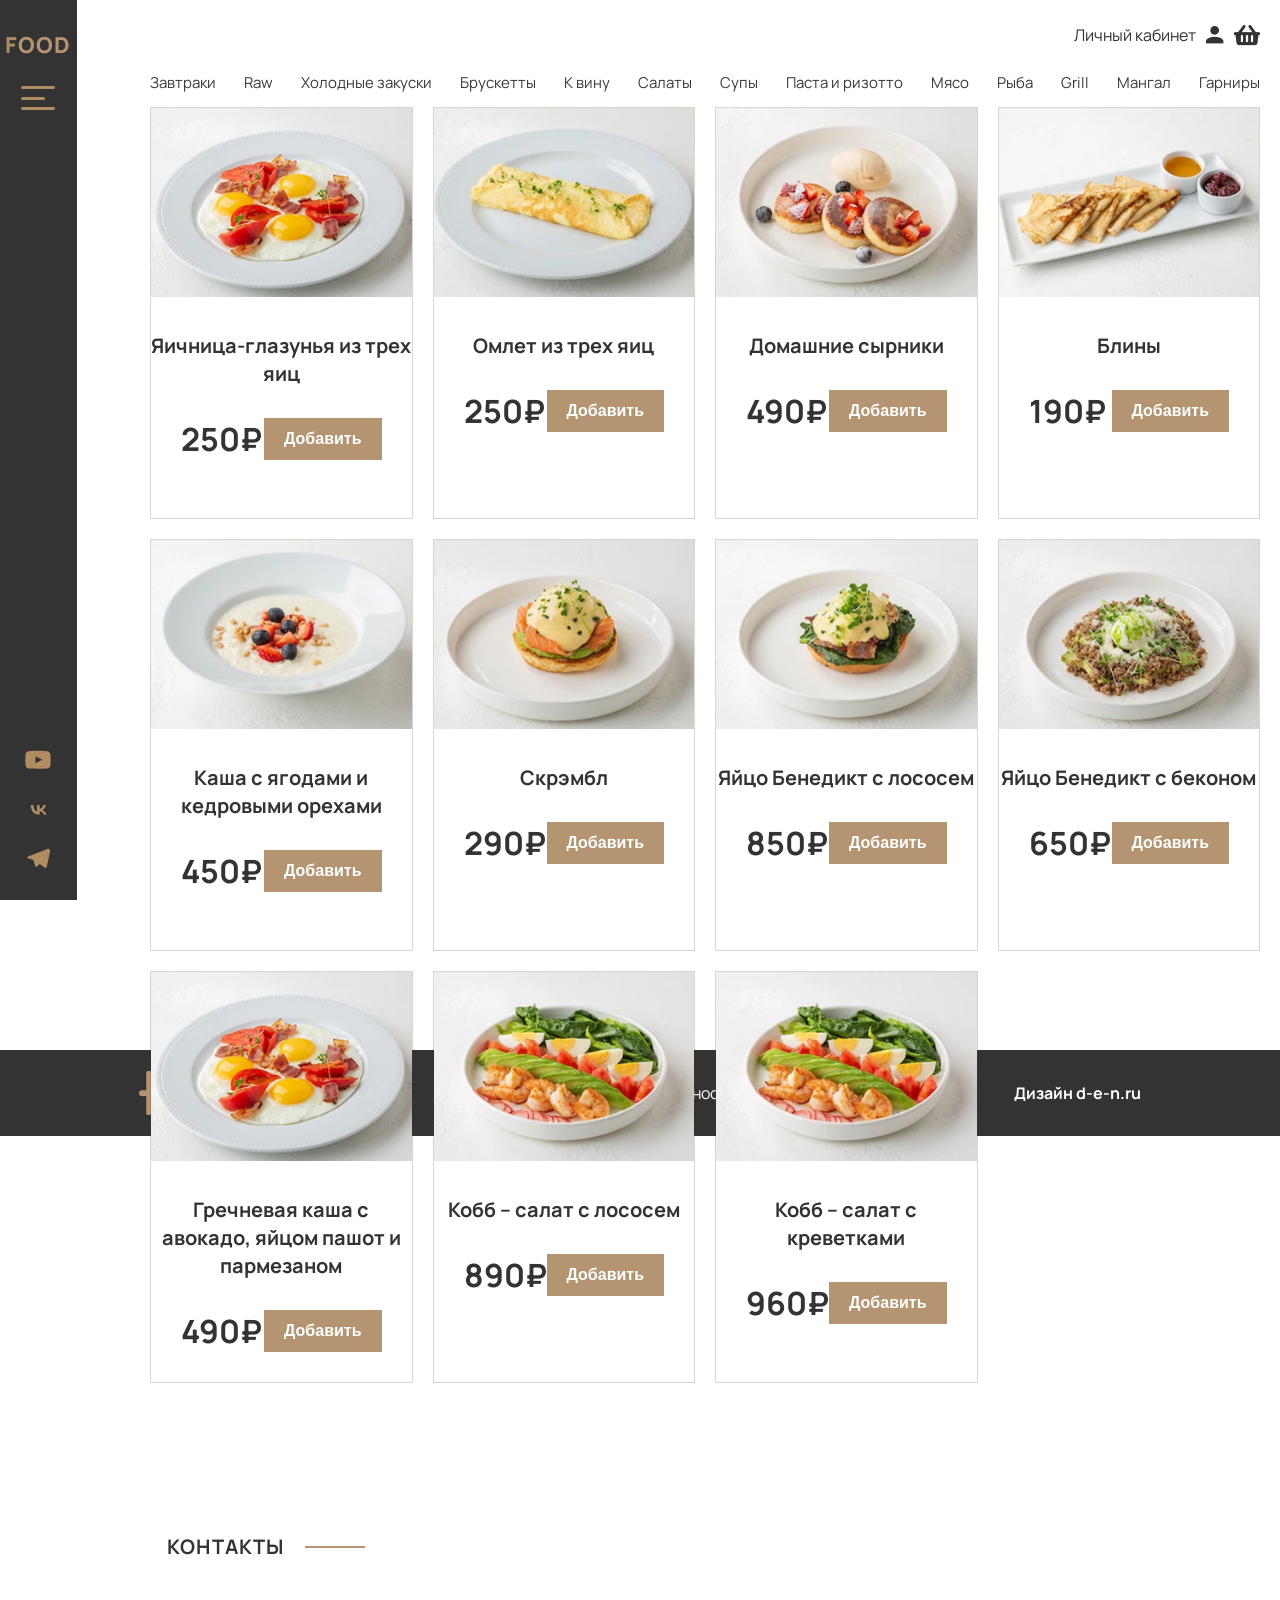
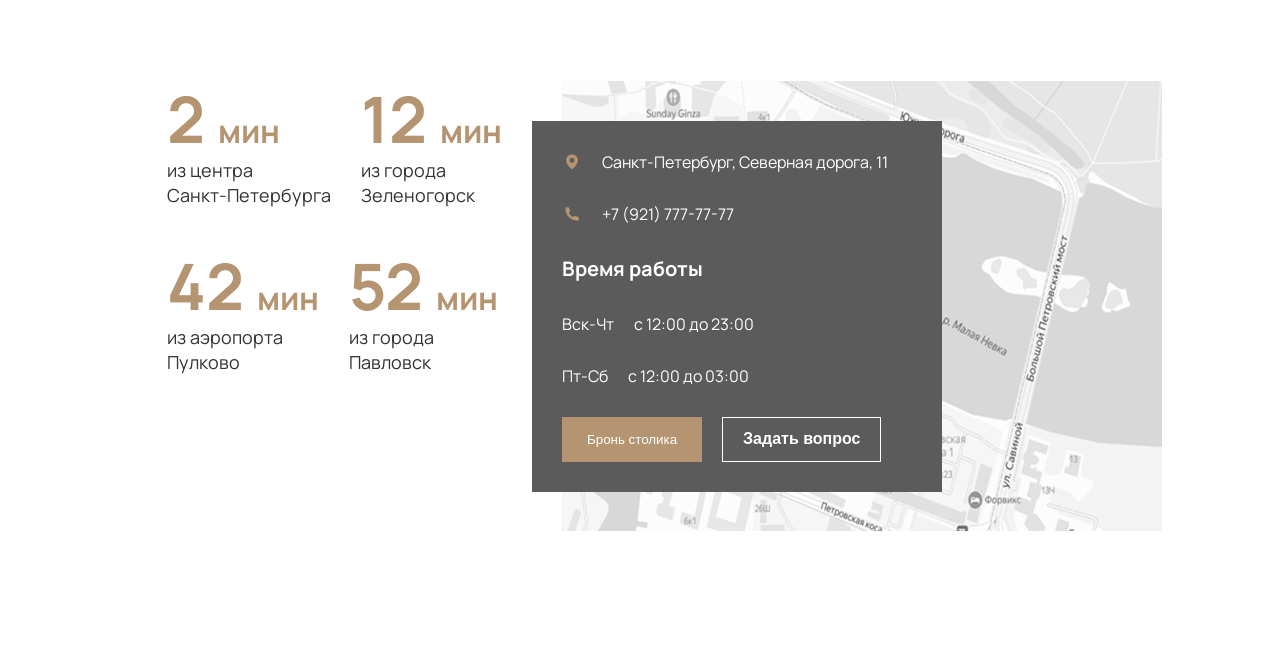
==== delivery.html @ 90e5ba07 "fdsfsdwrweerwtwre" ====
<!DOCTYPE html>
<html lang="ru">
<head>
<meta charset="UTF-8">
<meta name="viewport" content="width=device-width, initial-scale=1.0">
<title>FOOD — Меню</title>

<link rel="stylesheet" href="./css/delevery.css">
<link href="https://fonts.googleapis.com/css2?family=Manrope:wght@300;400;500;600;700&display=swap" rel="stylesheet">
<link rel="stylesheet" href="./css/style.css">
</head>
<body class="delivery-site">
<div class="layout">
  <aside class="sidebar">
      <a class="logo" href="index.html">OOD</a>
    <div  class="burger"><span></span><span></span><span></span></div>
    <div class="social">
      <a href="#" title="YouTube"><svg viewBox="0 0 24 24"><path d="M23.5 6.2s-.2-1.6-.9-2.3c-.9-.9-1.9-.9-2.4-1C16.9 2.6 12 2.6 12 2.6h0s-4.9 0-8.2.3c-.5.1-1.5.1-2.4 1C.7 4.6.5 6.2.5 6.2S.3 8.1.3 10v1.9c0 1.9.2 3.8.2 3.8s.2 1.6.9 2.3c.9.9 2.1.9 2.6 1 1.9.2 8 .3 8 .3s4.9 0 8.2-.3c.5-.1 1.5-.1 2.4-1 .7-.7.9-2.3.9-2.3s.2-1.9.2-3.8V10c0-1.9-.2-3.8-.2-3.8zM9.7 14.1V7.6l6.3 3.3-6.3 3.2z"/></svg></a>
      <a href="#" title="VK"><svg viewBox="0 0 24 24"><path d="M13.2 17.3c-4.9 0-7.7-3.4-7.9-9h2.5c.1 4 1.9 5.7 3.3 6.1v-6.1h2.4v3.6c1.4-.2 2.9-1.7 3.4-3.6h2.4c-.4 2.3-2.1 4-3.3 4.7 1.2.6 3.1 2.1 3.9 4.3h-2.6c-.6-1.8-1.9-3.2-3.8-3.4v3.4h-.3z"/></svg></a>
      <a href="#" title="Telegram"><svg viewBox="0 0 24 24"><path d="M21.9 4.2 2.9 11.6c-1.3.5-1.3 1.2-.2 1.5l4.9 1.5 1.9 5.7c.2.6.1.8.8.8.5 0 .7-.2 1-.5l2.3-2.2 4.8 3.5c.9.5 1.5.2 1.7-.8l3.1-14.5c.3-1.3-.5-1.9-1.3-1.4z"/></svg></a>
    </div>
  </aside>

  <main class="main">
    <div class="topbar">
      <div class="account">
        <span class="personal-account">Личный кабинет</span>
        <img src="./images/data-image/User.png" alt="Logo">
        <img src="./images/data-image/card.png" alt="Logo">
            
      </div>
    </div>
    
    <section id="deliveryPage">
      <nav class="tabs delivery-categories" id="categoriesNav"></nav>
      
    </section>

    <section id="product-cards">
        <div class="product-card">
            
        </div>
    </section>

    <section class="container contacts-section">
        <div class="restoran-about">
            <b class="restoran-text" data-i18n="section.contacts">контакты</b>
            <span class="linear"></span>
        </div>

        <div class="contact-location">
            <div class="contact-left">
                <div class="contact-left__items">
                    <div class="contact-left__item">
                        <b class="contact-num">2 <span data-i18n="contacts.min">мин</span></b>
                        <p class="contact-city" data-i18n-html="contacts.fromCenter">из центра <br> Санкт-Петербурга</p>
                    </div>
                    <div class="contact-left__item">
                        <b class="contact-num">12 <span data-i18n="contacts.min">мин</span></b>
                        <p class="contact-city" data-i18n-html="contacts.fromZelenogorsk">из города <br> Зеленогорск</p>
                    </div>
                </div>
                <div class="contact-left__items">
                    <div class="contact-left__item">
                        <b class="contact-num">42 <span data-i18n="contacts.min">мин</span></b>
                        <p class="contact-city" data-i18n-html="contacts.fromPulkovo">из аэропорта <br> Пулково</p>
                    </div>
                    <div class="contact-left__item">
                        <b class="contact-num">52 <span data-i18n="contacts.min">мин</span></b>
                        <p class="contact-city" data-i18n-html="contacts.fromPavlovsk">из города <br> Павловск</p>
                    </div>
                </div>
            </div>
            <div class="contact-map">
                <img class="location-map" src="./images/Rectangle 43.png" alt="">
                <div class="map-card">
                    <div class="map-location">
                        <img src="./images/ci_location.png" alt="">
                        <span class="map-location__left">Санкт-Петербург, Северная дорога, 11 </span>
                    </div>
                    <div class="map-location">
                        <img src="./images/ci_phone.png" alt="">
                        <span class="map-location__left">+7 (921) 777-77-77 </span>
                    </div>
                    <h4 class="work-hour">Время работы</h4>
                    <div class="map-location">
                        <span>Вск-Чт</span> 
                    <span>с 12:00 до 23:00</span>
                    </div>
                    <div class="map-location">
                        <span>Пт-Сб</span> 
                    <span>с 12:00 до 03:00</span>
                    </div>
                   <div class="map-btns">
                     <button class="wrapper-navbar__btn sidebar-book-btn" type="button"
                    data-i18n="nav.bookTable">Бронь столика</button>
                     <button class="bron-stol" type="button"
                    >Задать вопрос</button>
                   </div>
                </div>
            </div>
        </div>
    </section>
   
  </main>
 
  
 
</div>
<footer class="footer">
    <div class="container2">
        <img src="./images/logo.png" alt="Logo">
        <p class="footer-politika" data-i18n="footer.privacy">Политика конфиденциальности</p>
        <p class="footer-link" data-i18n="footer.design">Дизайн d-e-n.ru</p>
        
    </div>
       
</footer>



<script src="./js/i18n.js"></script>
<script src="./js/menu-data.js"></script>
<script type="module" src="./js/delivery.js"></script>
</body>
</html>
---- css/delevery.css ----
:root{
  --accent:#b08c62;
  --dark:#2b2621;
  --text:#1f1f1f;
  --muted:#8a8a8a;
}
*{box-sizing:border-box; margin:0; padding:0;}

body{
  font-family: 'Manrope', 'Segoe UI', Arial, sans-serif;
  color:var(--text);
  
}
.layout{
  display:flex;
  min-height:100vh;
}

/* Sidebar */
.sidebar{
  width:110px;
  height: 100vh;
  background:var(--dark);
  display:flex;
  flex-direction:column;
  align-items:center;
  padding:28px 0;
  flex-shrink:0;
}
.logo{
    color: rgba(181, 149, 113, 1);
  font-weight:800;
  font-size:22px;
  letter-spacing:1px;
  margin-bottom:26px;
  position:relative;
  text-decoration: none;
}
.logo::before{
  content:"F";
  color:var(--accent);
}

.personal-account{
    color: rgba(51, 51, 51, 1);
    font-weight: 400;
    font-size: 16px;
    line-height: 140%;
    
}
.burger{
  width:34px;
  height:24px;
  display:flex;
  flex-direction:column;
  justify-content:space-between;
  margin-bottom:auto;
}

.account {
    display: flex;
    
    
}
.burger span{
  display:block;
  height:3px;
  background:var(--accent);
  border-radius:2px;
}
.burger span:nth-child(1){width:100%;}
.burger span:nth-child(2){width:70%;}
.burger span:nth-child(3){width:100%;}

.social{
  display:flex;
  flex-direction:column;
  gap:22px;
  margin-top:auto;
}
.social a{
  color:var(--accent);
  width:26px;
  height:26px;
  display:flex;
  align-items:center;
  justify-content:center;
}
.social svg{width:100%; height:100%; fill:var(--accent);}

/* Main */
.main{
  padding:24px 48px 60px;
}
.topbar{
  display:flex;
  justify-content:flex-end;
  align-items:center;
}
.topbar .account{
  color:var(--dark);
  font-size:15px;
  display:flex;
  align-items:center;
  gap:10px;
}
.topbar .icon{
  width:20px; height:20px;
  color:var(--dark);
}
.topbar svg{width:100%; height:100%; fill:none; stroke:var(--dark); stroke-width:1.6;}

/* Category tabs */
.tabs{
  display:flex;
  gap:36px;
  overflow-x:auto;
  padding:26px 0 14px;
  scrollbar-width:none;
}
.tabs::-webkit-scrollbar{display:none;}
.tab{
  white-space:nowrap;
  font-size:15px;
  
  color:#3a3a3a;
  padding-bottom:12px;
  cursor:pointer;
  position:relative;
  text-decoration: none;
}

.tab.active{
  color:var(--accent);
  font-weight:600;
}
.tab.active::after{
  content:"";
  position:absolute;
  left:0; right:0; bottom:0;
  height:2px;
  background:var(--accent);
}

/* Grid */
.grid{
  display:grid;
  grid-template-columns:repeat(4, 1fr);
  gap:26px;
  margin-top:16px;
}
.card{
  border:1px solid #eee;
  display:flex;
  flex-direction:column;
}
.card img{
  width:100%;
  aspect-ratio:1/0.78;
  object-fit:cover;
  display:block;
}
.card-body{
  padding:20px 20px 22px;
  display:flex;
  flex-direction:column;
  flex:1;
}
.card-title{
  font-size:16px;
  font-weight:700;
  text-align:center;
  line-height:1.35;
  min-height:44px;
  margin-bottom:16px;
  color:#222;
}
.card-footer{
  margin-top:auto;
  display:flex;
  align-items:center;
  justify-content:space-between;
  gap:10px;
}

.product-gallery__arrow {
  position: absolute;
  top: 50%;
  transform: translateY(-50%);
  width: 40px;
  height: 40px;
  border: none;
  border-radius: 50%;
  background: rgba(255, 255, 255, 0.85);
  display: flex;
  align-items: center;
  justify-content: center;
  cursor: pointer;
  z-index: 2;
  transition: background 0.2s ease;
}
.product-gallery__arrow:hover {
  background: #fff;
}
.product-gallery__arrow svg {
  width: 20px;
  height: 20px;
  color: #222;
}
.product-gallery__arrow--prev { left: 12px; }
.product-gallery__arrow--next { right: 12px; }
.product-gallery__arrow.hidden { display: none; }

#productMainImage.slide-left { animation: slideLeft 0.25s ease; }
#productMainImage.slide-right { animation: slideRight 0.25s ease; }

@keyframes slideLeft {
  from { transform: translateX(20px); opacity: 0.4; }
  to { transform: translateX(0); opacity: 1; }
}
@keyframes slideRight {
  from { transform: translateX(-20px); opacity: 0.4; }
  to { transform: translateX(0); opacity: 1; }
}
.price{
  font-size:20px;
  font-weight:700;
  color:#1a1a1a;
  white-space:nowrap;
}
.btn{
  background:var(--accent);
  color:#fff;
  border:none;
  padding:12px 18px;
  font-size:13px;
  font-weight:600;
  cursor:pointer;
  white-space:nowrap;
}
.btn:hover{background:#9a7852;}

.hidden{display:none !important;}

.delivery-category{
  white-space:nowrap;
  font-size:15px;
  color:#3a3a3a;
  padding:0 0 12px;
  cursor:pointer;
  position:relative;
  background:none;
  border:none;
  font-family:inherit;
}
.delivery-category.active{
  color:var(--accent);
  font-weight:600;
}
.delivery-category.active::after{
  content:"";
  position:absolute;
  left:0; right:0; bottom:0;
  height:2px;
  background:var(--accent);
}

.food-card{
  border:1px solid #eee;
  text-decoration: none;
  display:flex;
  flex-direction:column;
  cursor:pointer;
  background:#fff;
}
.food-card__image-wrap{
  background:#f8f8f8;
}
.food-card__image{
  width:100%;
  aspect-ratio:1/0.78;
  object-fit:cover;
  display:block;
}
.food-card__body{
  padding:20px 20px 22px;
  display:flex;
  flex-direction:column;
  flex:1;
  width:100%;
}
.food-card__title{
  font-size:16px;
  font-weight:700;
  text-align:center;
  line-height:1.35;
  min-height:44px;
  margin-bottom:16px;
  color:#222;
}
.food-card__footer{
  margin-top:auto;
  display:flex;
  align-items:center;
  justify-content:space-between;
  gap:10px;
  width:100%;
}
.food-card__price{
  font-size:20px;
  font-weight:700;
  color:#1a1a1a;
  white-space:nowrap;
}
.food-card__btn{
  background:var(--accent);
  color:#fff;
  border:none;
  padding:12px 18px;
  font-size:13px;
  font-weight:600;
  font-family:inherit;
  cursor:pointer;
  white-space:nowrap;
  flex-shrink:0;
}
.food-card__btn:hover{background:#9a7852;}

.delivery-empty{
  grid-column:1 / -1;
  padding:60px 20px;
  text-align:center;
  color:#888;
  font-size:16px;
}



.delivery-site .product-detail{
  display:grid;
  grid-template-columns:1fr 1fr;
  gap:60px;
  align-items:start;
  margin-top:24px;
}

.product-card{
    display: grid;
    grid-template-columns: 1fr 1fr 1fr 1fr;
    grid-template-rows: 1fr 1fr 1fr;
    gap: 20px;
}


.product-card__item {
    border: 1px solid rgba(51, 51, 51, 0.2);
    text-decoration: none;
    color: #333333;
    
}


.product-card__image{
    width: 100%;
    
    object-fit: cover;
}


.product-info__title {
    font-weight: 700;
    font-size: 20px;
    line-height: 140%;
    text-align: center;
    
}

.product-info{
    
    display: flex;
    justify-content: center;
    align-items: center;
    padding: 30px 0;
}


.product-info__price{
    display: flex;
    justify-content: space-between;
    align-items: center;
    padding-bottom: 30px;
    padding-left: 30px;
    padding-right: 30px;
    
    
}


.product-info__price-amount{
    font-weight: 700;
    font-size: 32px;
    line-height:120%;
    
    
}

.product-info__button {
    background-color: rgba(181, 149, 113, 1);
    color: rgba(255, 255, 255, 1);
    font-weight: 700;
    font-size: 16px;
    line-height: 140%;
    border: none;
    padding: 10px 20px;
    
    
}

.footer{
    width: 100%;
    
}





@media only screen and (min-width: 1024px) {
    .main{
        position: absolute;
        top: 0;
        padding-left: 150px;
        padding-right: 120px;
        
    }
    .footer{
        width: 100%;
        background-color: rgba(51, 51, 51, 1);
        
    }
    .footer-politika {
        font-weight: 400;
        font-size: 16px;
        line-height: 140%;
    }
    
    .footer-link {
        font-weight: 700;
        font-size: 16px;
        line-height: 140%;
        color: rgba(255, 255, 255, 1);
    }

    
    
    
}
---- css/style.css ----
* {
    box-sizing: border-box;
    margin: 0;
    padding: 0;
}



body {
    font-family: 'Manrope', sans-serif;
    overflow-x: hidden;
}
.container {
    max-width: 1076px;
    margin: 150px auto;
    
}

.container2 {
    padding: 20px 0;
    margin-top: 150px;
    display: flex;
    justify-content: space-around;
    align-items: center;
    color: rgba(255, 255, 255, 1);
}


.linear {
    width: 60px;
    height: 2px;
    background-color: rgba(181, 149, 113, 1);
}


.layout {
    display: flex;
    width: 100%;
    height: 100%;
    
}



.sidebar{
    background-color: rgba(51, 51, 51, 1);
    width: 6%;
    height: 100vh;
    padding: 30px;
    display: flex;
    flex-direction: column;
    align-items: center;
    justify-content: space-between;
    
}


.sidebar-left {
    display: flex;
    flex-direction: column;
    align-items: center;
    gap: 20px;
    flex-shrink: 0;
}




.sidebar-links {
    display: flex;
    flex-direction: column;
    align-items: center;
    justify-content: center;
    gap: 50px;
}

.sidebar-actions {
    display: none;
}


.wrapper {
    background-image: url("../images/bg-image.png");
    background-size: cover;
    background-position: center;
    width: 94%;
    height: 100vh;
    position: relative;
}


.wrappper-navbar-items {
    display: flex;
    padding-right: 100px;
    padding-top: 50px;
    justify-content: end;
    align-items: center;
    gap: 50px;
    list-style: none;
}

.wrapper-navbar-lang {
    list-style: none;
}


.wrapper-navbar-link {
    text-decoration: none;
    color: rgba(255, 255, 255, 1);
}



.wrapper-navbar__btn {
    background-color: rgba(181, 149, 113, 1);
    color: rgba(255, 255, 255, 1);
    padding: 12px 25px;
    border: none;
   
}

.wrapper-navbar__btn:hover {
    cursor: pointer;
}

.wrapper-info {
    position: relative;
    font-weight: 700;
    font-size: 54px;
    line-height: 140%;
    color: rgba(255, 255, 255, 1);
    text-align: center;
    max-width: 820px;
    padding: 0 32px;
    margin: 0 auto;
}

.wrapper-description {
    width: 100%;
    height: 100%;
    display: flex;
    flex-direction: column;
    justify-content: center;
    align-items: center;
    position: relative;
}

.wrapper-navbar {
    position: absolute;
    top: 0;
    right: 0;
    width: 100%;
    z-index: 2;
}




/* ===== Modal ===== */
.modal-overlay {
  position: fixed;
  inset: 0;
  background: rgba(0, 0, 0, 0.65);
  display: flex;
  align-items: center;
  justify-content: center;
  z-index: 1000;
  opacity: 0;
  visibility: hidden;
  transition: all 0.3s ease;
}

.modal-overlay.active {
  opacity: 1;
  visibility: visible;
}

.modal {
  background: #2a2a2a;
  padding: 40px 36px;
  border-radius: 8px;
  width: 100%;
  max-width: 380px;
  position: relative;
  text-align: center;
  transform: translateY(20px);
  transition: transform 0.3s ease;
}

.modal-overlay.active .modal {
  transform: translateY(0);
}

.modal-close {
  position: absolute;
  top: 16px;
  right: 18px;
  background: none;
  border: none;
  color: #fff;
  font-size: 28px;
  cursor: pointer;
  line-height: 1;
  opacity: 0.8;
  transition: opacity 0.2s;
}

.modal-close:hover {
  opacity: 1;
}

.modal-logo {
  margin-bottom: 20px;
}

.modal-logo img {
  height: 28px;
}

.modal-title {
  font-size: 15px;
  font-weight: 600;
  letter-spacing: 1.5px;
  margin-bottom: 28px;
  color: #fff;
  text-transform: uppercase;
}

.modal-form {
  display: flex;
  flex-direction: column;
  gap: 14px;
}

.modal-form input {
  width: 100%;
  padding: 12px 14px;
  background: transparent;
  border: 1px solid #555;
  border-radius: 4px;
  color: #fff;
  font-size: 14px;
  font-family: 'Manrope', sans-serif;
  outline: none;
  transition: border-color 0.2s;
}

.modal-form input::placeholder {
  color: #999;
}

.modal-form input:focus {
  border-color: #b59571;
}

.modal-row {
  display: flex;
  gap: 12px;
}

.modal-row input {
  width: 50%;
}

.modal-submit {
  margin-top: 10px;
  background: #b59571;
  color: #1a1a1a;
  border: none;
  padding: 13px;
  border-radius: 4px;
  font-size: 15px;
  font-weight: 600;
  cursor: pointer;
  transition: background 0.25s;
  font-family: 'Manrope', sans-serif;
}

.modal-submit:hover {
  background: #c9a87e;
}


/* ===== Mobile Menu ===== */
.mobile-menu {
  position: fixed;
  inset: 0;
  background: #2a2a2a;
  z-index: 1100;
  display: flex;
  align-items: center;
  justify-content: center;
  opacity: 0;
  visibility: hidden;
  transition: all 0.35s ease;
}

.mobile-menu.active {
  opacity: 1;
  visibility: visible;
}

.mobile-menu-content {
  text-align: center;
  width: 100%;
  max-width: 320px;
  position: relative;
  padding: 40px 20px;
  display: flex;
  flex-direction: column;
  align-items: center;
}

.mobile-menu-close {

  background: none;
  border: none;
  color: #b59571;
  font-size: 32px;
  cursor: pointer;
  line-height: 1;
}

.mobile-menu-logo {
    padding: 20px;
}

.mobile-menu-logo img {
  height: 32px;
}

.mobile-menu-nav ul {
  list-style: none;
  margin-bottom: 40px;
}

.mobile-menu-nav li {
  margin-bottom: 28px;
}

.mobile-menu-nav a {
  color: #fff;
  font-size: 22px;
  font-weight: 500;
  text-decoration: none;
  transition: color 0.2s;
}

.mobile-menu-nav a:hover {
  color: #b59571;
}

.mobile-menu-btn {
  background: #b59571;
  color: #1a1a1a;
  border: none;
  padding: 14px 36px;
  font-size: 16px;
  font-weight: 600;
  border-radius: 4px;
  cursor: pointer;
  font-family: 'Manrope', sans-serif;
  margin-bottom: 60px;
  transition: background 0.25s;
}

.mobile-menu-btn:hover {
  background: #c9a87e;
}

.mobile-menu-socials {
  display: flex;
  justify-content: center;
  gap: 28px;
}

.mobile-menu-socials img {
  width: 24px;
  height: 24px;
  opacity: 0.8;
  transition: opacity 0.2s;
}

.mobile-menu-socials a:hover img {
  opacity: 1;
}



.restoran-about {
    display: flex;
    gap: 20px;
    align-items: center;
}

.restoran-text {
    font-weight: 700;
    font-size: 20px;
    line-height: 140%;
    text-transform: uppercase;
    letter-spacing: 0.06em;
    color: rgba(51, 51, 51, 1);
}

.restoran-about__text {
    margin-top: 48px;
    display: flex;
    gap: 80px;
    justify-content: center;
    align-items: flex-start;
}

.restoran-about__h2 {
    font-weight: 700;
    font-size: 64px;
    line-height: 110%;
    color: rgba(51, 51, 51, 1);
    flex-shrink: 0;
}

.restoran-about__description {
    font-weight: 400;
    font-size: 18px;
    line-height: 170%;
    color: rgba(51, 51, 51, 0.82);
    margin-bottom: 0;
    max-width: 520px;
}

.about-section {
    padding-bottom: 20px;
}

.about-section__content {
    display: grid;
    grid-template-columns: minmax(220px, 340px) minmax(280px, 1fr);
    gap: 48px 100px;
    align-items: start;
    justify-content: start;
    max-width: 960px;
    margin-left: auto;
    margin-right: auto;
}

.about-section__title {
    font-size: clamp(42px, 5.5vw, 72px);
    line-height: 105%;
    margin: 0;
}

.about-section__description {
    font-size: 17px;
    line-height: 180%;
    color: rgba(51, 51, 51, 0.75);
    max-width: 100%;
    padding-top: 8px;
}


.menu-cards {
    margin-top: 56px;
    display: grid;
    grid-template-columns: repeat(2, minmax(0, 1fr));
    gap: 32px;
}

.menu-card {
    border: 1px solid rgba(51, 51, 51, 0.15);
    height: 250px;
    background: #fff;
    padding: 30px 30px 32px;   /* tepa/yon 20px, past 32px — nishondagidek */
    display: flex;
    flex-direction: column;
}

.menu-card__media {
    width: 100%;

    
}

.menu-card__media img {
    width: 100%;
    height: 100%;
    display: block;
    object-fit: cover;
    object-position: center;
    
}

.menu-card__about {
    display: flex;
    gap: 24px;
    align-items: center;
    justify-content: flex-start;
    margin-top: 24px;
    
    
}

.menu-card__about .restoran-text {
    font-size: 20px;
    font-weight: 700;
    letter-spacing: 0.03em;
    text-transform: uppercase;
    white-space: nowrap;
    color: #2b2b2b;
}

.menu-card__about .linear {
    display: block;
    width: 110px;
    height: 1.5px;
    background: #b08d63;
}

.dostavka-about__h2 {
    font-weight: 700;
    font-size: 64px;
    line-height: 120%;
    
}


.dostavka-more__btn {
    background-color: rgba(181, 149, 113, 1);
    padding: 12px 20px;
    color: rgba(255, 255, 255, 1);
    border: none;
    font-weight: 500;
    font-size: 16px;
    line-height: 140%;
    
}

.dostavka-condition__btn {
    font-weight: bold;
    font-size: 16px;
    line-height: 140%;
    padding: 12px 20px;
    border: 1px solid rgba(51, 51, 51, 0.2);
    background-color: transparent;
    color: rgba(51, 51, 51, 1);
    
}

.dostavka-btns {
    display: flex;
    gap: 20px;
    justify-content: center;
    
}

.contact {
    max-width: 1296px;
    margin: 0 auto;
    
}

.contact-map img {
    width: 600px; 
    height: 450px;
    position: absolute;
        

}


.contact-location {
    width: 100%;
    display: flex;
    gap: 60px;
    margin-top: 120px;
    
    
}

.contact-left__items{
    display: flex;
    gap: 30px;
}

.contact-left__items + .contact-left__items {
    margin-top: 40px;
}


.contact-num {
    font-weight: 700;
    font-size: 64px;
    line-height: 120%;
    color: rgba(181, 149, 113, 1);
    
}

.contact-num span {
    font-weight: 700;
    font-size: 32px;
    line-height: 120%;
    color: rgba(181, 149, 113, 1);
}

.contact-city {
    font-weight: 400;
    font-size: 18px;
    line-height: 140%;
    color: rgba(51, 51, 51, 1);
    
}


.footer{
    width: 100%;
    background-color: rgba(51, 51, 51, 1);
}


.footer-politika {
    font-weight: 400;
    font-size: 16px;
    line-height: 140%;
}

.footer-link {
    font-weight: 700;
    font-size: 16px;
    line-height: 140%;
    color: rgba(255, 255, 255, 1);
}


/* ===== Utility ===== */
.hidden {
    display: none !important;
}


/* ===== Delivery Page ===== */
.delivery-page,
.product-page {
    flex: 1;
    width: auto;
    min-width: 0;
    background: #fff;
    min-height: 100vh;
    padding: 36px 48px 48px 40px;
}

.delivery-header {
    display: flex;
    align-items: flex-end;
    justify-content: space-between;
    gap: 32px;
    margin-bottom: 36px;
    padding-bottom: 14px;
    border-bottom: 1px solid rgba(51, 51, 51, 0.12);
}

.delivery-account {
    display: flex;
    align-items: center;
    gap: 10px;
    flex-shrink: 0;
    color: rgba(51, 51, 51, 1);
    font-size: 14px;
    font-weight: 400;
    white-space: nowrap;
    padding-bottom: 2px;
}

.delivery-account svg {
    color: rgba(51, 51, 51, 0.65);
    cursor: pointer;
}

.delivery-categories {
    display: flex;
    flex-wrap: nowrap;
    gap: 28px;
    overflow-x: auto;
    scrollbar-width: none;
    -ms-overflow-style: none;
    padding-bottom: 2px;
    margin-bottom: 0;
    border-bottom: none;
}

.delivery-categories::-webkit-scrollbar {
    display: none;
}

.delivery-category {
    background: none;
    border: none;
    font-family: Manrope, sans-serif;
    font-size: 14px;
    font-weight: 400;
    color: rgba(51, 51, 51, 0.55);
    cursor: pointer;
    padding: 0 0 10px;
    position: relative;
    transition: color 0.2s;
    white-space: nowrap;
    flex-shrink: 0;
}

.delivery-category:hover {
    color: rgba(51, 51, 51, 1);
}

.delivery-category.active {
    color: rgba(51, 51, 51, 1);
    font-weight: 500;
}

.delivery-category.active::after {
    content: '';
    position: absolute;
    bottom: 0;
    left: 0;
    width: 100%;
    height: 2px;
    background-color: rgba(181, 149, 113, 1);
}

.delivery-grid {
    display: grid;
    grid-template-columns: repeat(4, 1fr);
    gap: 32px 20px;
}

.food-card {
    display: flex;
    flex-direction: column;
    cursor: pointer;
    border: 1px solid #eee;
    background: #fff;
}

.food-card__image-wrap {
    background: #f8f8f8;
}

.food-card__image {
    width: 100%;
    aspect-ratio: 1 / 0.78;
    object-fit: cover;
    display: block;
}

.food-card__body {
    padding: 20px 20px 22px;
    display: flex;
    flex-direction: column;
    flex: 1;
    width: 100%;
}

.food-card__title {
    font-size: 16px;
    font-weight: 700;
    text-align: center;
    line-height: 1.35;
    min-height: 44px;
    margin-bottom: 16px;
    color: #222;
    word-break: break-word;
}

.food-card__footer {
    margin-top: auto;
    display: flex;
    align-items: center;
    justify-content: space-between;
    gap: 10px;
    width: 100%;
}

.food-card__price {
    font-size: 20px;
    font-weight: 700;
    color: #1a1a1a;
    white-space: nowrap;
}

.food-card__btn {
    background: rgba(176, 140, 98, 1);
    color: #fff;
    border: none;
    padding: 12px 18px;
    font-family: Manrope, sans-serif;
    font-size: 13px;
    font-weight: 600;
    cursor: pointer;
    transition: background 0.2s;
    white-space: nowrap;
    flex-shrink: 0;
}

.food-card__btn:hover {
    background-color: #9a7852;
}

.delivery-empty {
    grid-column: 1 / -1;
    padding: 60px 20px;
    text-align: center;
    color: rgba(51, 51, 51, 0.5);
    font-size: 16px;
}


/* ===== Product Detail ===== */
.product-detail {
    display: grid;
    grid-template-columns: 1fr 1fr;
    gap: 60px;
    align-items: start;
}

.product-detail__title {
    font-size: 28px;
    font-weight: 700;
    line-height: 130%;
    color: rgba(51, 51, 51, 1);
    margin-bottom: 20px;
    padding-bottom: 20px;
    border-bottom: 1px solid rgba(51, 51, 51, 0.15);
}

.product-detail__price-row {
    display: flex;
    align-items: baseline;
    gap: 8px;
    margin-bottom: 28px;
}

.product-detail__price {
    font-size: 22px;
    font-weight: 700;
    color: rgba(51, 51, 51, 1);
}

.product-detail__weight {
    font-size: 16px;
    font-weight: 400;
    color: rgba(51, 51, 51, 0.6);
}

.product-detail__actions {
    display: flex;
    align-items: center;
    gap: 24px;
    padding-bottom: 28px;
    border-bottom: 1px solid rgba(51, 51, 51, 0.15);
    margin-bottom: 32px;
}

.product-detail__quantity {
    display: flex;
    align-items: center;
    gap: 16px;
    margin-bottom: 0;
}

.product-detail__quantity label {
    font-size: 14px;
    color: rgba(51, 51, 51, 0.7);
}

.product-detail__quantity input {
    width: 60px;
    padding: 8px 12px;
    border: 1px solid rgba(51, 51, 51, 0.2);
    font-family: Manrope, sans-serif;
    font-size: 15px;
    text-align: center;
    outline: none;
}

.product-detail__quantity input:focus {
    border-color: rgba(181, 149, 113, 1);
}

.product-detail__cart-btn {
    background-color: rgba(181, 149, 113, 1);
    color: #fff;
    border: none;
    padding: 14px 40px;
    font-family: Manrope, sans-serif;
    font-size: 15px;
    font-weight: 600;
    cursor: pointer;
    margin-bottom: 0;
    transition: background 0.2s;
    flex-shrink: 0;
}

.product-detail__cart-btn:hover {
    background-color: rgba(201, 168, 126, 1);
}

.product-detail__addons-title {
    font-size: 16px;
    font-weight: 600;
    color: rgba(51, 51, 51, 1);
    margin-bottom: 20px;
}

.product-addon {
    display: flex;
    align-items: center;
    justify-content: space-between;
    padding: 16px 0;
    border-bottom: 1px solid rgba(51, 51, 51, 0.08);
    cursor: pointer;
}

.product-addon__info {
    display: flex;
    flex-direction: column;
    gap: 4px;
    min-width: 0;
    flex: 1;
    padding-right: 12px;
}

.product-addon__title {
    font-size: 14px;
    font-weight: 400;
    color: rgba(51, 51, 51, 0.45);
    word-break: break-word;
}

.product-addon__price {
    font-size: 15px;
    font-weight: 700;
    color: rgba(51, 51, 51, 1);
}

.product-addon__checkbox {
    width: 18px;
    height: 18px;
    accent-color: rgba(181, 149, 113, 1);
    cursor: pointer;
}

body.delivery-active .sidebar {
    position: fixed;
    left: 0;
    top: 0;
    height: 100vh;
    z-index: 100;
}

body.delivery-active .layout {
    min-height: 100vh;
}

body.delivery-active .delivery-page,
body.delivery-active .product-page {
    margin-left: 6%;
    width: 94%;
}

@media (max-width: 1200px) {
    .delivery-grid {
        grid-template-columns: repeat(3, 1fr);
    }
    .sidebar{
        padding: 50px;

    }
}

@media (max-width: 900px) {
    body.delivery-active .delivery-page,
    body.delivery-active .product-page {
        margin-left: 0;
        width: 100%;
    }

    .delivery-page,
    .product-page {
        padding: 24px 20px;
    }

    .delivery-header {
        flex-direction: column;
        align-items: stretch;
        gap: 16px;
    }

    .delivery-account {
        justify-content: flex-end;
    }

    .delivery-grid {
        grid-template-columns: repeat(2, 1fr);
    }

    .product-detail {
        grid-template-columns: 1fr;
        gap: 30px;
    }
  

    .footer{
        width: 100%;
        
        margin-top: 210px;
    }
}

@media (max-width: 600px) {

    .location-map{
        width: 100%;
        
    }
    .contact-map img {
        width: 100%;
        
    }
    
    .delivery-grid {
        grid-template-columns: 1fr;
        gap: 24px;
    }

    .delivery-categories {
        gap: 16px 20px;
    }

    .delivery-category {
        font-size: 13px;
    }

    .delivery-account {
        justify-content: flex-start;
        flex-wrap: wrap;
        white-space: normal;
    }
}

/* ===== Language Select ===== */
.lang-select {
    position: relative;
    display: inline-block;
    min-width: 130px;
    z-index: 300;
}

.lang-select__trigger {
    display: flex;
    align-items: center;
    gap: 8px;
    width: 100%;
    padding: 8px 12px;
    background: rgba(181, 149, 113, 1);
    border: 1px solid rgba(181, 149, 113, 1);
    color: #fff;
    font-family: Manrope, sans-serif;
    font-size: 13px;
    font-weight: 600;
    cursor: pointer;
    transition: all 0.25s ease;
}

.lang-select__trigger:hover {
    background: rgba(201, 168, 126, 1);
    border-color: rgba(201, 168, 126, 1);
}

.lang-select__value {
    min-width: 22px;
    letter-spacing: 0.5px;
}

.lang-select__label {
    flex: 1;
    text-align: left;
    font-weight: 500;
    font-size: 12px;
    opacity: 0.95;
}

.lang-select__arrow {
    flex-shrink: 0;
    transition: transform 0.25s ease;
}

.lang-select.open .lang-select__arrow {
    transform: rotate(180deg);
}

.lang-select__dropdown {
    position: absolute;
    top: calc(100% + 6px);
    left: 0;
    right: 0;
    list-style: none;
    margin: 0;
    padding: 6px;
    background: #fff;
    border: 1px solid rgba(51, 51, 51, 0.1);
    box-shadow: 0 8px 24px rgba(0, 0, 0, 0.12);
    opacity: 0;
    visibility: hidden;
    transform: translateY(-6px);
    transition: all 0.25s ease;
}

.lang-select.open .lang-select__dropdown {
    opacity: 1;
    visibility: visible;
    transform: translateY(0);
}

.lang-select__option {
    display: flex;
    align-items: center;
    gap: 10px;
    width: 100%;
    padding: 10px 12px;
    background: transparent;
    border: none;
    font-family: Manrope, sans-serif;
    font-size: 13px;
    color: rgba(51, 51, 51, 0.8);
    cursor: pointer;
    transition: all 0.2s ease;
    text-align: left;
}

.lang-select__option:hover {
    background: rgba(181, 149, 113, 0.1);
    color: rgba(51, 51, 51, 1);
}

.lang-select__option.active {
    background: rgba(181, 149, 113, 0.15);
    color: rgba(181, 149, 113, 1);
    font-weight: 600;
}

.lang-select__option-code {
    min-width: 24px;
    font-weight: 700;
    font-size: 12px;
}

.lang-select__option-label {
    font-size: 13px;
}

.lang-select--hero .lang-select__trigger {
    background: rgba(181, 149, 113, 1);
    border-color: rgba(255, 255, 255, 0.25);
    min-width: 72px;
    justify-content: center;
    padding: 8px 14px;
}

.lang-select--hero .lang-select__label {
    display: none;
}

.lang-select--hero .lang-select__dropdown {
    min-width: 160px;
    right: 0;
    left: auto;
}

.lang-select--header .lang-select__trigger {
    background: rgba(181, 149, 113, 1);
    border-color: rgba(255, 255, 255, 0.25);
    color: #fff;
    min-width: 64px;
    justify-content: center;
    padding: 8px 10px;
}

.lang-select--header .lang-select__label {
    display: none;
}

.lang-select--header .lang-select__dropdown {
    min-width: 160px;
    right: 0;
    left: auto;
}

.lang-select--sidebar .lang-select__trigger {
    flex-direction: column;
    gap: 2px;
    padding: 8px 10px;
}

.lang-select--sidebar .lang-select__label {
    font-size: 10px;
    text-align: center;
}

.lang-select--sidebar .lang-select__dropdown {
    left: 50%;
    transform: translateX(-50%) translateY(-6px);
    min-width: 150px;
}

.lang-select--sidebar.open .lang-select__dropdown {
    transform: translateX(-50%) translateY(0);
}

.lang-select--mobile {
    min-width: 180px;
    margin-bottom: 30px;
}

.lang-select--mobile .lang-select__trigger {
    padding: 10px 14px;
}

.lang-select--delivery .lang-select__trigger {
    background: #fff;
    border-color: rgba(51, 51, 51, 0.15);
    color: rgba(51, 51, 51, 1);
}

.lang-select--delivery .lang-select__trigger:hover {
    border-color: rgba(181, 149, 113, 1);
    background: rgba(181, 149, 113, 0.08);
}

.lang-select--delivery.open .lang-select__trigger {
    border-color: rgba(181, 149, 113, 1);
}

.lang-select--delivery .lang-select__value {
    color: rgba(181, 149, 113, 1);
}

.contact-map {
    flex: 1;
    justify-content: space-between;
    color: white; 
    
}

.map-location {
    display: flex;
    gap: 20px;
    align-items: center;
       
    

}

.map-location img {
    width: 20px;
    height: 20px;
    position: relative;
    left: 0;

}

.map-location__left {
    position: relative;
    

}



.map-card{
    width: 410px;
    display: flex;
    flex-direction: column;
    gap: 30px;
    background-color: #5B5B5B;
    padding-left: 30px;
    padding-right: 30px;
    padding-top: 30px;
    padding-bottom: 30px;
    position: relative;
    top: 40px;
    left: -30px;
    

}

.work-hour{
    font-weight: 700;
    font-size: 20px;
    line-height: 140%;

}

.map-btns{
    display: flex;
    gap: 20px;
}

.bron-stol{
    color: #FFFFFF;
    border: 1px solid #FFFFFF;
    background-color: transparent;
    font-weight: 700;
    font-size: 16px;
    line-height: 140%;
    padding: 10px 20px;

}

@media (max-width: 1200px) {
    .container {
        margin: 100px auto;
        padding: 0 24px;
    }

    .restoran-about__text {
        gap: 60px;
    }

    .restoran-about__h2,
    .dostavka-about__h2 {
        font-size: 48px;
    }

    .contact-num {
        font-size: 48px;
    }

    .contact-num span {
        font-size: 24px;
    }

    .wrappper-navbar-items {
        padding-right: 24px;
        padding-top: 32px;
        gap: 24px;
    }

    .wrapper-info {
        font-size: 40px;
        max-width: 700px;
        padding: 0 24px;
    }
}

@media (max-width: 992px) {
    .layout {
        flex-direction: column;
    }

    .menu-card {
        border: none;
        width: 100%;
        
    }

    .sidebar {
        width: 100%;
        height: auto;
        min-height: auto;
        flex-direction: row;
        align-items: center;
        padding: 14px 20px;
        justify-content: flex-start;
        gap: 10px;
        position: sticky;
        top: 0;
        z-index: 200;
        overflow: hidden;
    }

    .sidebar-left {
        flex-direction: row;
        align-items: center;
        gap: 14px;
        min-width: 0;
    }

    .sidebar-left a:nth-child(2) {
        display: block;
    }

    .sidebar-left img {
        max-height: 28px;
        width: auto;
    }

    .sidebar-links {
        flex-direction: row;
        align-items: center;
        gap: 16px;
    }

    .sidebar-links img {
        max-height: 22px;
        width: auto;
    }

    .sidebar-actions {
        display: flex;
        align-items: center;
        gap: 8px;
        margin-left: auto;
        margin-right: 8px;
    }

    .sidebar-book-btn {
        padding: 8px 12px;
        font-size: 12px;
        white-space: nowrap;
    }

    .wrapper-navbar {
        display: none;
    }

    .delivery-account .lang-select--delivery {
        display: none;
    }

    .wrapper {
        width: 100%;
        height: auto;
        min-height: 520px;
    }

    .wrapper-description {
        min-height: 520px;
    }

    body.delivery-active .sidebar {
        position: sticky;
        width: 100%;
        height: auto;
    }

    body.delivery-active .delivery-page,
    body.delivery-active .product-page {
        margin-left: 0;
        width: 100%;
    }

    .wrappper-navbar-items {
        flex-wrap: nowrap;
        justify-content: flex-end;
        padding: 14px 20px;
        gap: 12px;
    }

    .wrapper-info {
        font-size: 30px;
        max-width: 100%;
        padding: 0 24px;
        line-height: 130%;
    }

    .restoran-about__text {
        flex-direction: column;
        align-items: flex-start;
        gap: 48px;
    }

    .about-section__content {
        grid-template-columns: 1fr;
        gap: 28px;
        max-width: 100%;
    }

    .about-section__title {
        font-size: 48px;
    }

    .about-section__description {
        padding-top: 0;
        font-size: 16px;
        line-height: 170%;
    }

    .restoran-about__h2,
    .dostavka-about__h2 {
        font-size: 40px;
    }

    .menu-cards {
        grid-template-columns: 1fr;
        gap: 32px;
    }

    .menu-card {
        min-height: 0;
        
    }

    .restoran-about {
        visibility: hidden;
    }
    .menu-card__about{
        margin-left: -26px;
    }

    .restoran-text,
    .restoran-linear {
        visibility: hidden;
    }

    .dostavka-about__h2{
        visibility: hidden;
    }

    .menu-card__media img {
        width: 100%;
       
    }

    .restoran-about__description {
        margin-top: 30px;
    }

    .contact-left{
        display: flex;
        gap: 120px;
        align-items: center;
        justify-content: center;
    }

    .contact-right__items {
        position: relative;
        top: -19px;
    }

    .menu-card__about {
        margin-top: 32px;
        padding-bottom: 28px;
    }

    .contact-map {
        display: flex;
        justify-content: center;
        align-items: center;
    }

    .contact-location {
        flex-direction: column;
        margin-top: 60px;
        gap: 40px;
    }

    .contact-left__items {
        flex-wrap: wrap;
    }

    .container2 {
        flex-direction: column;
        gap: 16px;
        text-align: center;
        margin-top: 0;
        padding: 30px 20px;
    }

    .container {
        margin: 64px auto;
        padding: 0 20px;
    }
}

@media (max-width: 768px) {

    .dostavka-about__h2{
        display: none;
    }

    

    
    .container {
        margin: 48px auto;
        padding: 0 16px;
    }

    .contact-location {
        margin-top: 40px;
        gap: 32px;
    }

    .contact-left__items {
        display: grid;
        grid-template-columns: repeat(2, minmax(0, 1fr));
        gap: 24px 16px;
    }

    .contact-left__items + .contact-left__items {
        margin-top: 24px;
    }

    .contact-left__item {
        min-width: 0;
    }

    .lang-select--mobile {
        display: none;
    }

    .sidebar-links {
        display: none;
    }
    .restoran-about{
        display: none;
    }
    .menu-card {
        border: none;
        
    }

    .menu-card__image{
        
        
        display: flex;
        flex-direction: column;
        gap: 50px;
    }
    .menu-card__media {
        position: relative;
        top: -30px;
        
    }

    .menu-card__about{
        display: none;
    }

    .restoran-about__description{
        padding-top: 20px;
        
    }

    .wrapper {
        min-height: 460px;
    }

    .wrapper-description {
        min-height: 460px;
    }

    .wrappper-navbar-items {
        padding: 12px 16px;
    }

    .wrapper-info {
        font-size: 24px;
        padding: 0 16px;
    }

    .restoran-about{
        margin-top: -50px;
        
    }

    .restoran-about__h2 {
        margin-top: -30px;
    }

    .restoran-about__h2,
    .dostavka-about__h2 {
        font-size: 32px;
    }

    .restoran-about__description{
        margin-top: -30px;
        
    }

    .restoran-about__description,
    .contact-city {
        font-size: 16px;
    }
    

    .about-section__title {
        font-size: 36px;
    }

    .about-section__content {
        gap: 20px;
    }

    .contact-num {
        font-size: 36px;
    }

    .contact-num span {
        font-size: 20px;
    }

    .dostavka-btns {
        flex-direction: column;
        align-items: center;
    }

    .dostavka-more__btn,
    .dostavka-condition__btn {
        width: 100%;
        max-width: 280px;
    }

    .menu-card {
        margin-top: -20px;
        
        
    }

    .menu-card__media img {
        width: 100%;
        
    }

    .menu-card__about {
        flex-wrap: wrap;
        gap: 12px;
        margin-top: 24px;
        padding-bottom: 24px;
    }

    .menu-card__about .restoran-text {
        white-space: normal;
    }

    .modal-row {
        flex-direction: column;
    }

    .modal-row input {
        width: 100%;
    }

    .delivery-account {
        flex-wrap: wrap;
        justify-content: space-between;
        align-items: center;
        gap: 12px;
    }

    .delivery-header {
        flex-direction: column;
        align-items: stretch;
        gap: 14px;
    }

    .delivery-categories {
        width: 100%;
    }
}

@media (max-width: 480px) {
    .sidebar {
        padding: 12px max(14px, env(safe-area-inset-right)) 12px max(14px, env(safe-area-inset-left));
        gap: 8px;
        overflow: hidden;
    }

    .sidebar-actions {
        margin-left: auto;
        margin-right: 0;
        gap: 6px;
        flex-shrink: 0;
    }

    .sidebar-book-btn {
        padding: 7px 8px;
        font-size: 10px;
        max-width: 96px;
        overflow: hidden;
        text-overflow: ellipsis;
    }
    

    
    .menu-card {
        border: none;
        padding: 0;
    }
    .contact-map img {
        width: 100%;
        
    }
    .dostavka-btns{
        width: 100%;
        
    }
    .dostavka-more__btn {
        width: 100%;
        
    }
    .contact-map img {
        position: static;
    }
    .menu-card__about{
        display: none;
    }
    .map-card{
        width: 100%;
        display: none;
    }

    .menu-card__media img {
        width: 100%;
        height: auto;
    }

    .lang-select {
        min-width: auto;
    }

    .lang-select--header .lang-select__trigger {
        min-width: 52px;
        padding: 7px 6px;
        font-size: 11px;
    }

    .container {
        margin: 32px auto;
        padding: 0 12px;
    }

    .restoran-about__text {
        margin-top: 32px;
        gap: 24px;
    }

    .restoran-about__description {
        max-width: 100%;
    }

    .dostavka-about__h2 {
        font-size: 28px;
    }

    .delivery-page,
    .product-page {
        padding: 16px 12px;
    }

    .delivery-account > span {
        display: none;
    }

    .delivery-account {
        gap: 8px;
    }

    .product-detail__title {
        font-size: 22px;
    }

    .product-detail__price {
        font-size: 18px;
    }

    .product-thumb {
        width: 64px;
        height: 64px;
    }

    .modal {
        margin: 0 12px;
        padding: 32px 20px;
        max-width: calc(100% - 24px);
    }

    .container2 {
        padding: 24px 16px;
    }

    .container2 img {
        max-height: 26px;
        width: auto;
    }

    .footer-politika,
    .footer-link {
        font-size: 13px;
    }

    .wrapper {
        min-height: 400px;
    }

    .wrapper-description {
        min-height: 400px;
    }

    .wrappper-navbar-items {
        gap: 8px;
        padding: 10px 14px;
    }

    .wrapper-info {
        font-size: 20px;
        padding: 0 14px;
        line-height: 135%;
    }

    .wrapper-navbar__btn {
        padding: 9px 14px;
        font-size: 13px;
    }

    .lang-select--hero .lang-select__trigger {
        min-width: 64px;
        padding: 8px 10px;
    }

    .restoran-text {
        font-size: 16px;
    }
    .restoran-about {
        
     margin-top: 20px;  
    }

    .restoran-about__description {
        margin-top: 10px;
    }

    .about-section__title {
        font-size: 32px;
    }

    .about-section__description {
        font-size: 15px;
        line-height: 165%;
    }

    .contact-map {
        min-height: 280px;
    }

    .contact-map iframe {
        min-height: 280px;
    }

    .food-card__footer {
        flex-direction: column;
        align-items: flex-start;
    }

    .food-card__btn {
        width: 100%;
        text-align: center;
    }

    .product-detail__cart-btn {
        width: 100%;
    }

    .product-detail__quantity {
        flex-direction: column;
        align-items: flex-start;
    }

    .sidebar-left img {
        max-height: 28px;
        width: auto;
    }

    .footer-politika,
    .footer-link {
        font-size: 13px;
    }
}

@media (max-width: 360px) {
    .sidebar-book-btn {
        max-width: 72px;
        font-size: 9px;
    }

    .wrapper-info {
        font-size: 18px;
        padding: 0 10px;
    }
    

    .about-section__title {
        font-size: 28px;
    }

    .restoran-about__h2,
    .dostavka-about__h2 {
        font-size: 28px;
    }

    .contact-left__items {
        grid-template-columns: 1fr;
    }

    .contact-num {
        font-size: 32px;
    }

    .food-card__title {
        font-size: 13px;
    }
}

.delevery{
   
    max-width: 1296px;
    
}


.delivery-navbar-items {
    
    display: flex;
    gap: 20px;
    justify-content: end;
    list-style: none;
    
}
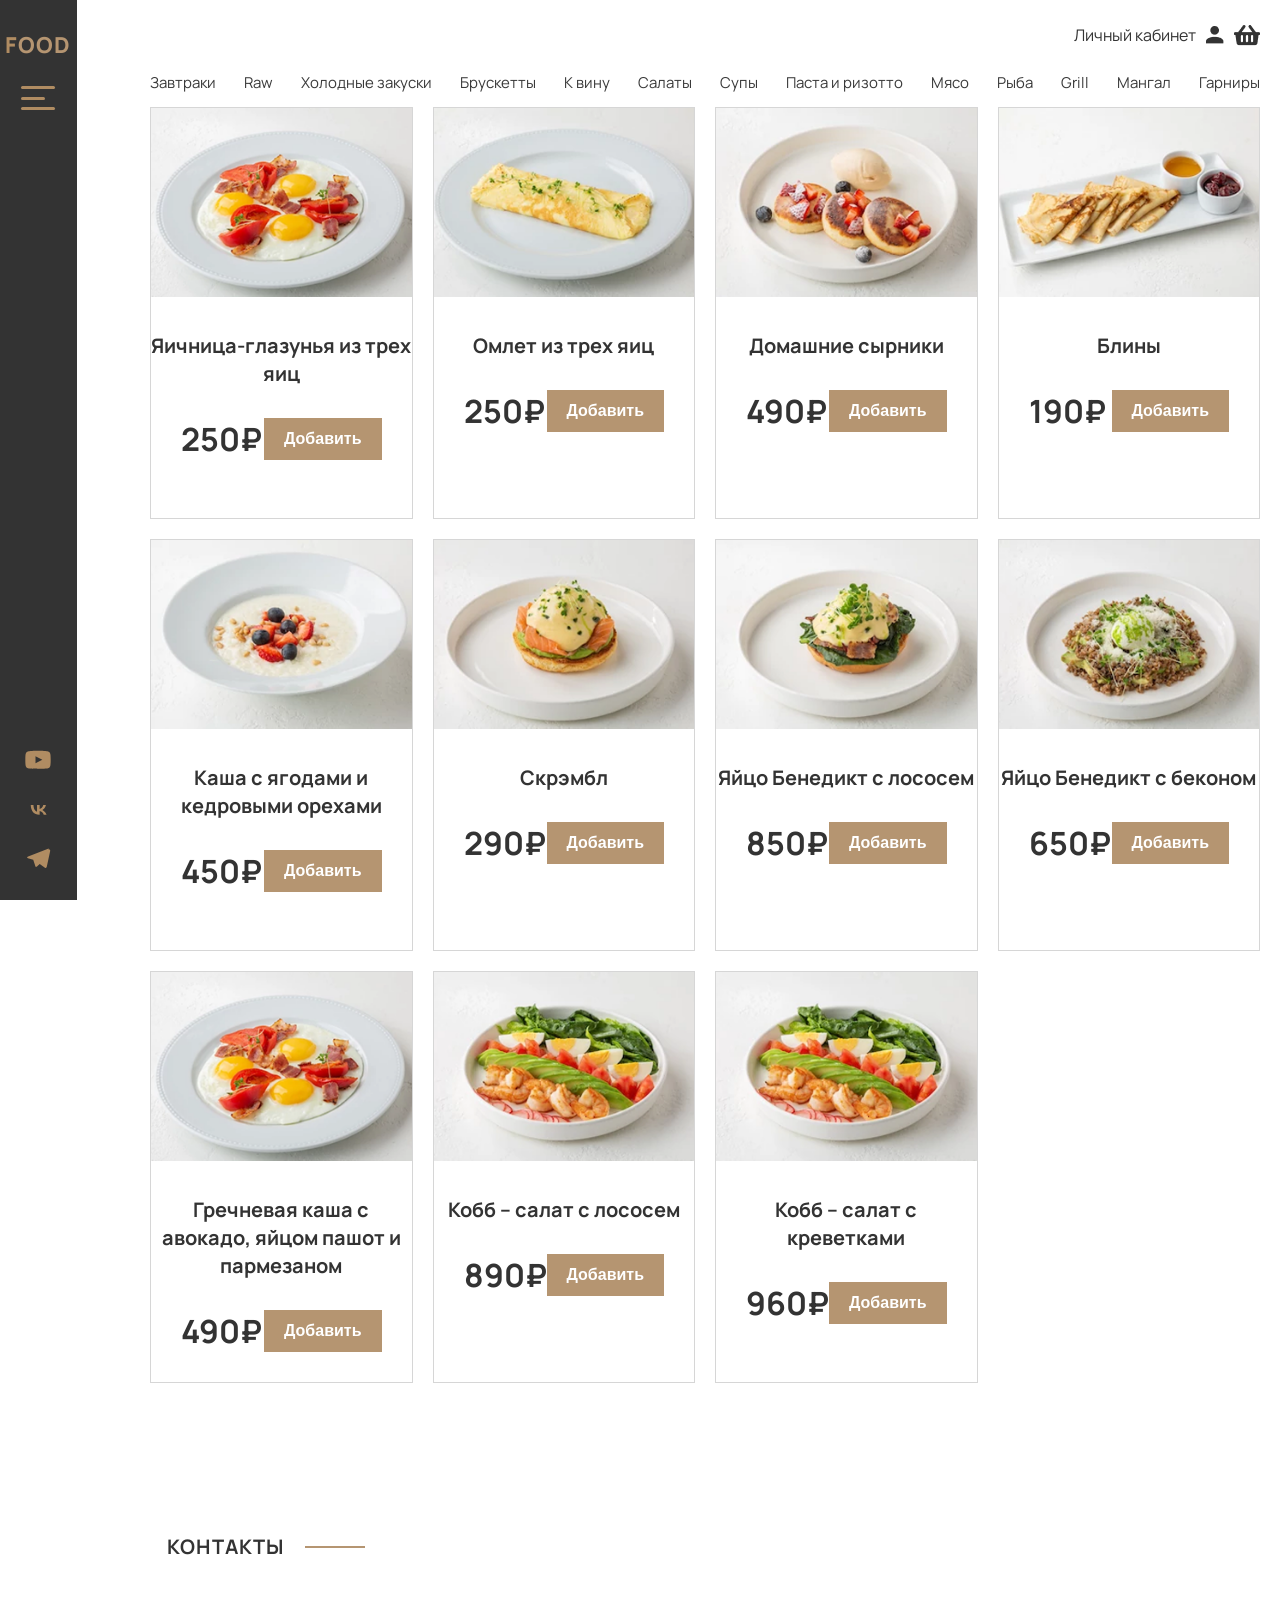
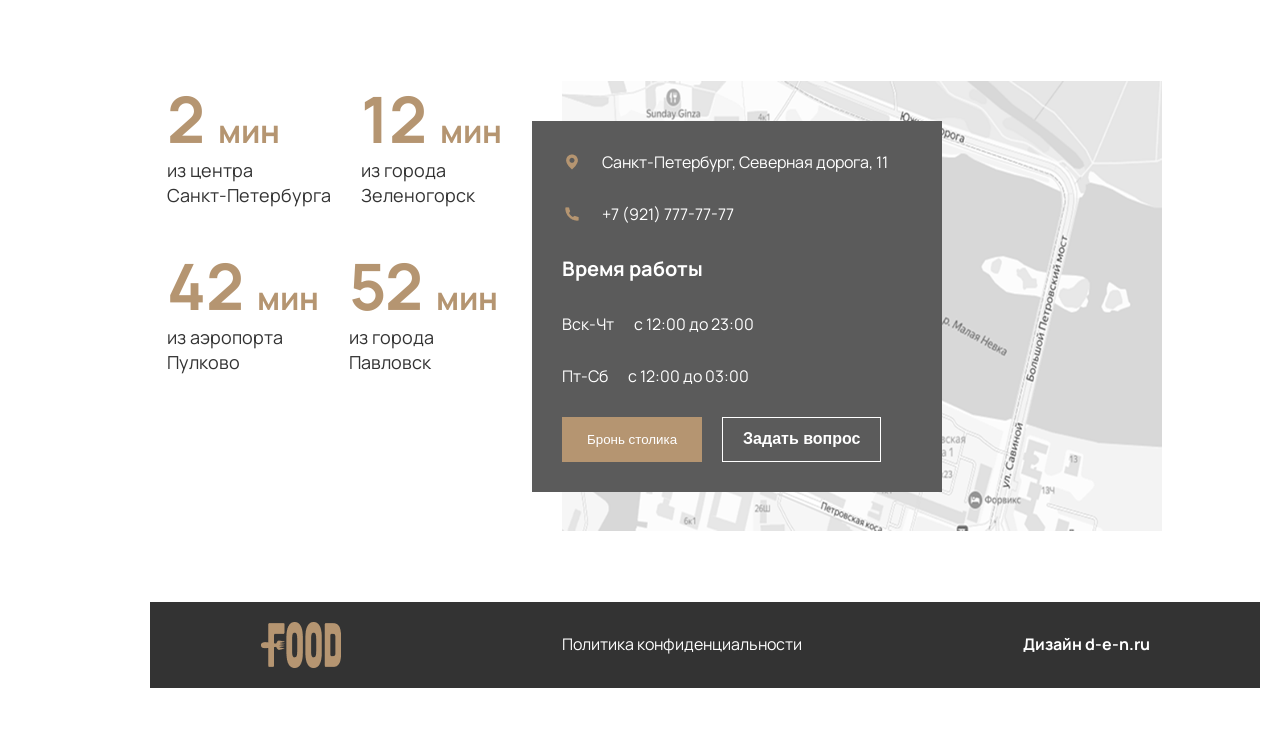
==== commit c2ef5c85: "fdsfsdfsdfvxcvxcvx" ====
--- a/delivery.html
+++ b/delivery.html
@@ -101,13 +101,7 @@
             </div>
         </div>
     </section>
-   
-  </main>
- 
-  
- 
-</div>
-<footer class="footer">
+   <footer class="footer">
     <div class="container2">
         <img src="./images/logo.png" alt="Logo">
         <p class="footer-politika" data-i18n="footer.privacy">Политика конфиденциальности</p>
@@ -116,6 +110,13 @@
     </div>
        
 </footer>
+  </main>
+  
+ 
+  
+ 
+</div>
+
 
 
 
--- a/css/delevery.css
+++ b/css/delevery.css
@@ -456,3 +456,149 @@
     
 }
 
+/* =========================================================
+   RESPONSIVE ADDITIONS (mavjud stillar o'zgartirilmadi,
+   faqat quyidagi media query'lar qo'shildi)
+   ========================================================= */
+
+/* Planshet va undan kichik: 992px gacha — sidebar yuqori gorizontal panelga aylanadi
+   (style.css dagi asosiy sidebar breakpointi bilan mos, 992px) */
+@media only screen and (max-width: 992px) {
+  .layout{
+    flex-direction: column;
+  }
+  .sidebar{
+    width: 100%;
+    height: auto;
+    flex-direction: row;
+    flex-wrap: wrap;
+    align-items: center;
+    justify-content: flex-start;
+    padding: 18px 24px;
+    gap: 14px 24px;
+  }
+  .logo{
+    margin-bottom: 0;
+  }
+  .burger{
+    margin-bottom: 0;
+  }
+  .social{
+    flex-direction: row;
+    margin-top: 0;
+    margin-left: auto;
+    gap: 18px;
+  }
+  .main{
+    padding: 20px 32px 50px;
+  }
+  .topbar{
+    justify-content: space-between;
+  }
+  .grid{
+    grid-template-columns: repeat(3, 1fr);
+    gap: 20px;
+  }
+  .product-card{
+    grid-template-columns: repeat(3, 1fr);
+    grid-template-rows: auto;
+  }
+  .delivery-site .product-detail{
+    grid-template-columns: 1fr;
+    gap: 36px;
+  }
+}
+
+/* Kichik planshet / katta telefon: 900px gacha */
+@media only screen and (max-width: 900px) {
+  .main{
+    padding: 18px 24px 40px;
+  }
+  .grid{
+    grid-template-columns: repeat(2, 1fr);
+    gap: 18px;
+  }
+  .product-card{
+    grid-template-columns: repeat(2, 1fr);
+    grid-template-rows: auto;
+    gap: 16px;
+  }
+  .tabs{
+    gap: 24px;
+  }
+  .product-info__price{
+    padding-left: 20px;
+    padding-right: 20px;
+  }
+}
+
+/* Telefon: 640px gacha */
+@media only screen and (max-width: 640px) {
+  .sidebar{
+    padding: 14px 20px;
+    gap: 16px;
+  }
+  .social{
+    gap: 14px;
+  }
+  .main{
+    padding: 16px 16px 32px;
+  }
+  .tabs{
+    gap: 18px;
+    padding: 18px 0 12px;
+  }
+  .grid{
+    grid-template-columns: 1fr;
+    gap: 16px;
+  }
+  .card-body,
+  .food-card__body{
+    padding: 16px 16px 18px;
+  }
+  .card-footer,
+  .food-card__footer{
+    flex-wrap: wrap;
+  }
+  .product-card{
+    grid-template-columns: 1fr;
+    grid-template-rows: auto;
+    gap: 14px;
+  }
+  .delivery-site .product-detail{
+    gap: 20px;
+  }
+  .product-info{
+    padding: 20px 0;
+  }
+  .product-info__title{
+    font-size: 17px;
+  }
+  .product-info__price{
+    flex-wrap: wrap;
+    gap: 12px;
+    padding-left: 16px;
+    padding-right: 16px;
+  }
+  .product-info__price-amount{
+    font-size: 26px;
+  }
+}
+
+/* Kichik telefon: 380px gacha */
+@media only screen and (max-width: 380px) {
+  .card-title,
+  .food-card__title{
+    font-size: 14px;
+    min-height: auto;
+  }
+  .price,
+  .food-card__price{
+    font-size: 17px;
+  }
+  .btn,
+  .food-card__btn{
+    padding: 10px 14px;
+    font-size: 12px;
+  }
+}
--- a/css/style.css
+++ b/css/style.css
@@ -1268,10 +1268,7 @@
 .map-location__left {
     position: relative;
     
-
-}
-
-
+}
 
 .map-card{
     width: 410px;
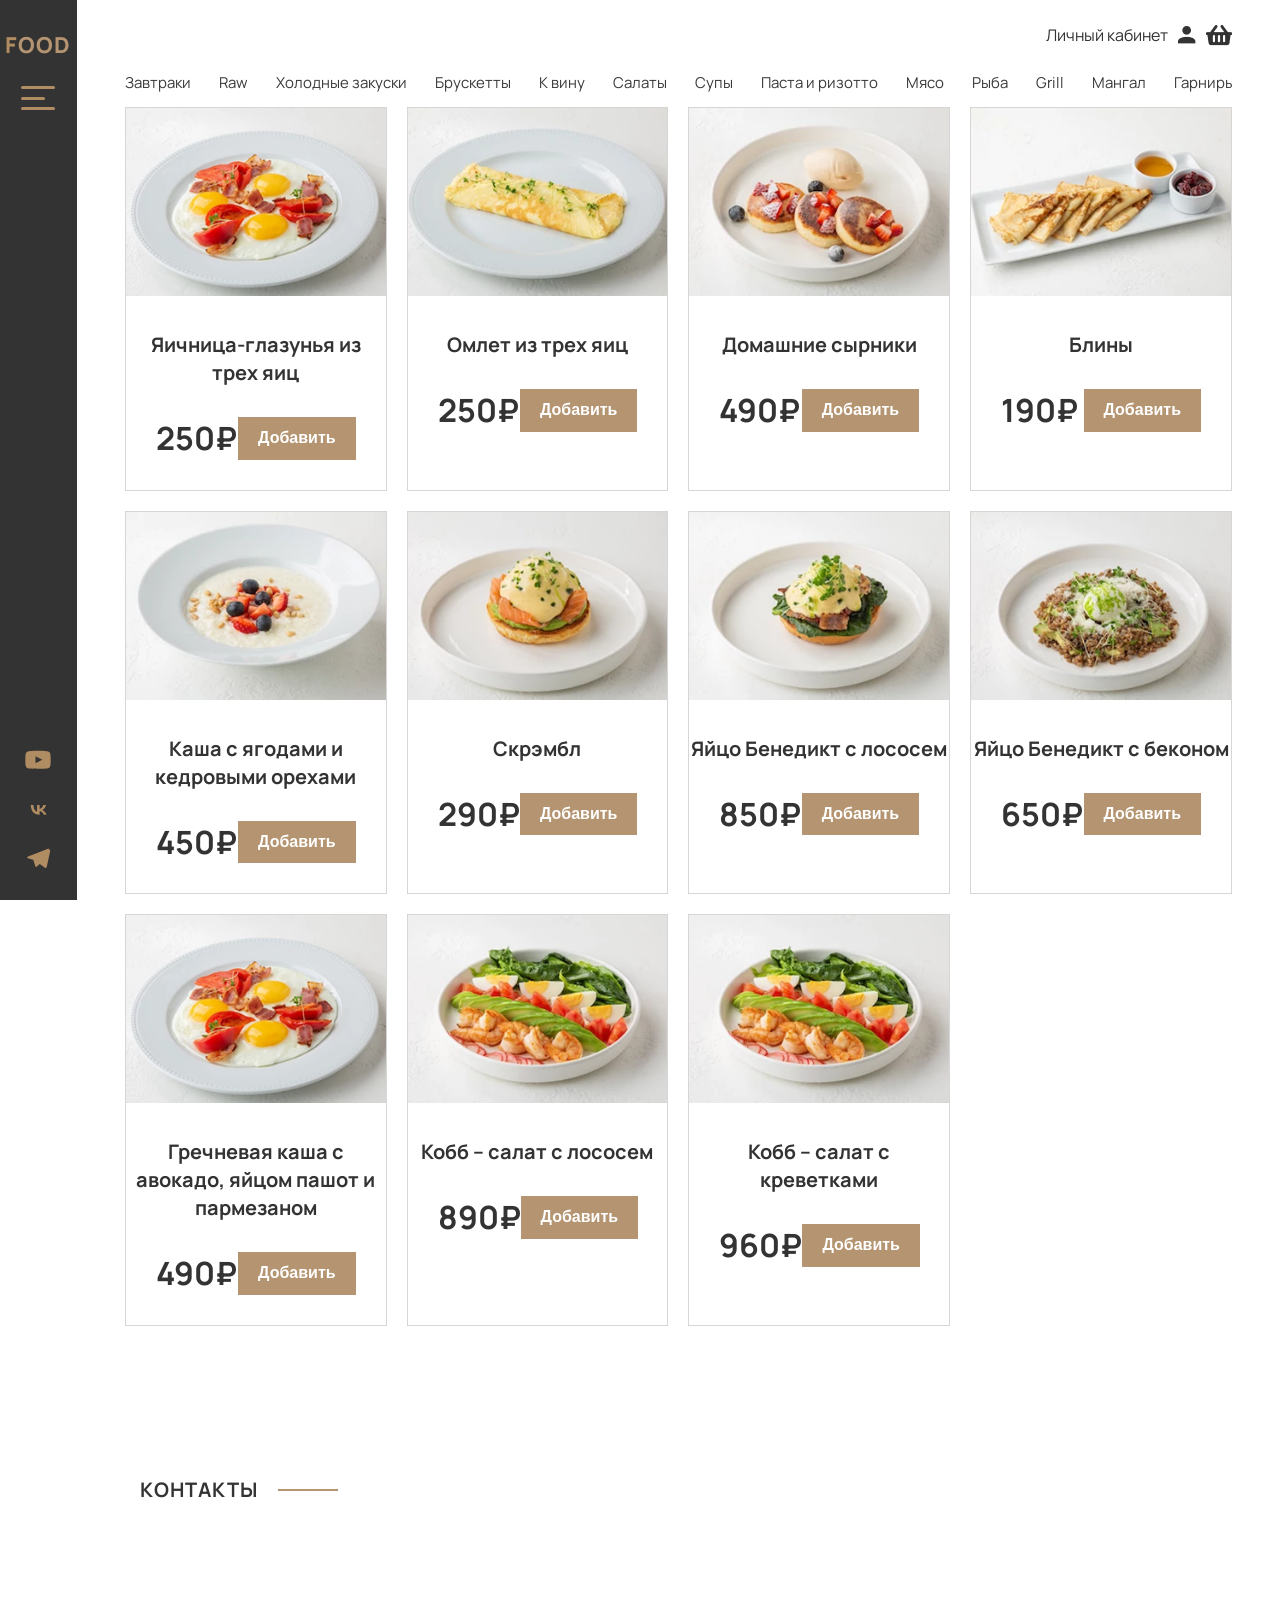
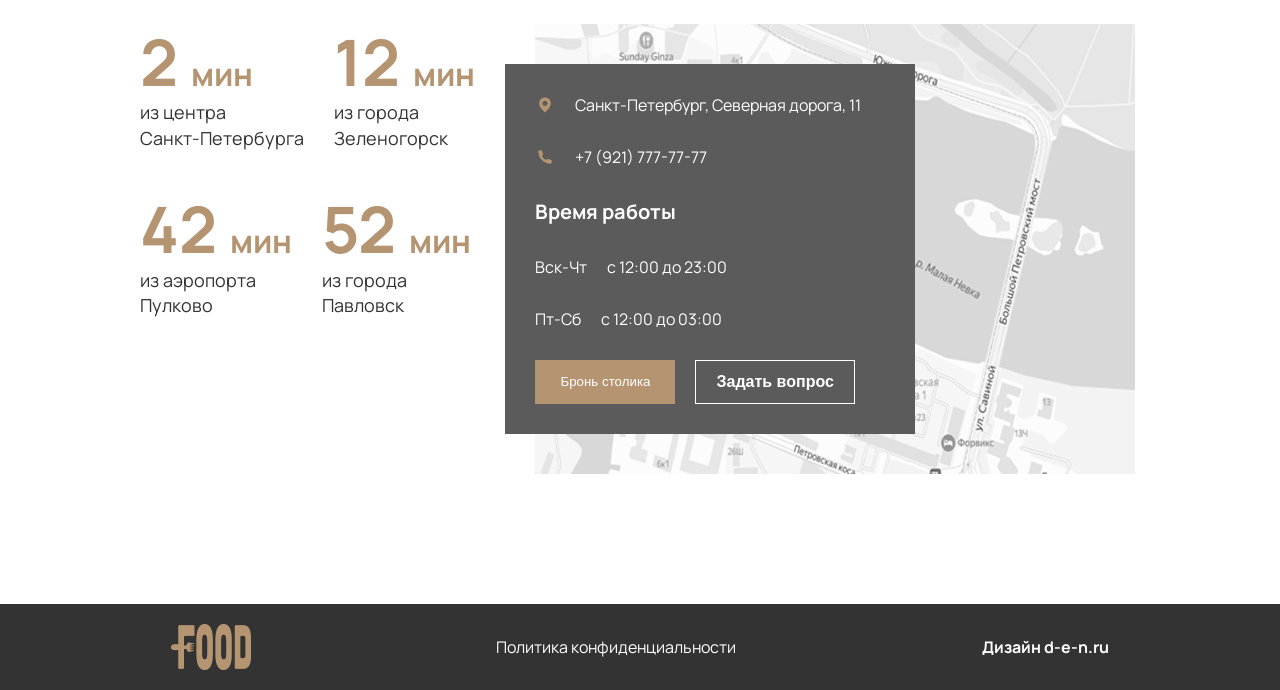
==== commit a8dfb94d: "safsd" ====
--- a/delivery.html
+++ b/delivery.html
@@ -101,21 +101,16 @@
             </div>
         </div>
     </section>
-   <footer class="footer">
-    <div class="container2">
-        <img src="./images/logo.png" alt="Logo">
-        <p class="footer-politika" data-i18n="footer.privacy">Политика конфиденциальности</p>
-        <p class="footer-link" data-i18n="footer.design">Дизайн d-e-n.ru</p>
-        
-    </div>
-       
+  </main>
+</div>
+
+<footer class="footer">
+  <div class="container2">
+    <img src="./images/logo.png" alt="Logo">
+    <p class="footer-politika" data-i18n="footer.privacy">Политика конфиденциальности</p>
+    <p class="footer-link" data-i18n="footer.design">Дизайн d-e-n.ru</p>
+  </div>
 </footer>
-  </main>
-  
- 
-  
- 
-</div>
 
 
 
--- a/css/delevery.css
+++ b/css/delevery.css
@@ -4,16 +4,22 @@
   --text:#1f1f1f;
   --muted:#8a8a8a;
 }
-*{box-sizing:border-box; margin:0; padding:0;}
-
-body{
+* {
+    box-sizing:border-box;
+    margin:0;
+    padding:0;
+}
+
+body.delivery-site{
   font-family: 'Manrope', 'Segoe UI', Arial, sans-serif;
   color:var(--text);
-  
+  display:flex;
+  flex-direction:column;
+  min-height:100vh;
 }
 .layout{
   display:flex;
-  min-height:100vh;
+  flex:1;
 }
 
 /* Sidebar */
@@ -90,6 +96,8 @@
 
 /* Main */
 .main{
+  flex:1;
+  min-width:0;
   padding:24px 48px 60px;
 }
 .topbar{
@@ -346,8 +354,7 @@
 
 .product-card{
     display: grid;
-    grid-template-columns: 1fr 1fr 1fr 1fr;
-    grid-template-rows: 1fr 1fr 1fr;
+    grid-template-columns: repeat(4, minmax(0, 1fr));
     gap: 20px;
 }
 
@@ -356,7 +363,7 @@
     border: 1px solid rgba(51, 51, 51, 0.2);
     text-decoration: none;
     color: #333333;
-    
+    min-width: 0;
 }
 
 
@@ -416,9 +423,30 @@
     
 }
 
-.footer{
-    width: 100%;
-    
+body.delivery-site .footer{
+  width:100%;
+  background-color:rgba(51, 51, 51, 1);
+  margin-top:auto;
+  flex-shrink:0;
+}
+body.delivery-site .footer .container2{
+  margin-top:0;
+  padding:20px 48px;
+  display:flex;
+  justify-content:space-around;
+  align-items:center;
+  color:rgba(255, 255, 255, 1);
+}
+body.delivery-site .footer-politika{
+  font-weight:400;
+  font-size:16px;
+  line-height:140%;
+}
+body.delivery-site .footer-link{
+  font-weight:700;
+  font-size:16px;
+  line-height:140%;
+  color:rgba(255, 255, 255, 1);
 }
 
 
@@ -426,34 +454,27 @@
 
 
 @media only screen and (min-width: 1024px) {
-    .main{
-        position: absolute;
-        top: 0;
-        padding-left: 150px;
-        padding-right: 120px;
-        
-    }
-    .footer{
-        width: 100%;
-        background-color: rgba(51, 51, 51, 1);
-        
-    }
-    .footer-politika {
-        font-weight: 400;
-        font-size: 16px;
-        line-height: 140%;
-    }
-    
-    .footer-link {
-        font-weight: 700;
-        font-size: 16px;
-        line-height: 140%;
-        color: rgba(255, 255, 255, 1);
-    }
-
-    
-    
-    
+  .main{
+    padding:24px 48px 60px;
+  }
+}
+
+/* Sidebar yonida 4 ta card sig‘maydigan oralik (masalan, 1069px) */
+@media only screen and (min-width: 993px) and (max-width: 1225px) {
+  .grid{
+    grid-template-columns: repeat(3, minmax(0, 1fr));
+    gap: 20px;
+  }
+  .product-card{
+    grid-template-columns: repeat(3, minmax(0, 1fr));
+  }
+  .product-info__price{
+    padding-left: 20px;
+    padding-right: 20px;
+  }
+  .product-info__price-amount{
+    font-size: 28px;
+  }
 }
 
 /* =========================================================
@@ -500,8 +521,7 @@
     gap: 20px;
   }
   .product-card{
-    grid-template-columns: repeat(3, 1fr);
-    grid-template-rows: auto;
+    grid-template-columns: repeat(3, minmax(0, 1fr));
   }
   .delivery-site .product-detail{
     grid-template-columns: 1fr;
@@ -519,8 +539,7 @@
     gap: 18px;
   }
   .product-card{
-    grid-template-columns: repeat(2, 1fr);
-    grid-template-rows: auto;
+    grid-template-columns: repeat(2, minmax(0, 1fr));
     gap: 16px;
   }
   .tabs{
@@ -562,7 +581,6 @@
   }
   .product-card{
     grid-template-columns: 1fr;
-    grid-template-rows: auto;
     gap: 14px;
   }
   .delivery-site .product-detail{
@@ -582,6 +600,12 @@
   }
   .product-info__price-amount{
     font-size: 26px;
+  }
+  body.delivery-site .footer .container2{
+    flex-direction:column;
+    gap:16px;
+    text-align:center;
+    padding:30px 20px;
   }
 }
 
--- a/css/style.css
+++ b/css/style.css
@@ -469,7 +469,7 @@
     border: 1px solid rgba(51, 51, 51, 0.15);
     height: 250px;
     background: #fff;
-    padding: 30px 30px 32px;   /* tepa/yon 20px, past 32px — nishondagidek */
+    padding: 30px 30px 32px;
     display: flex;
     flex-direction: column;
 }
@@ -1097,7 +1097,7 @@
 
 .lang-select__dropdown {
     position: absolute;
-    top: calc(100% + 6px);
+    
     left: 0;
     right: 0;
     list-style: none;
@@ -1108,8 +1108,12 @@
     box-shadow: 0 8px 24px rgba(0, 0, 0, 0.12);
     opacity: 0;
     visibility: hidden;
-    transform: translateY(-6px);
-    transition: all 0.25s ease;
+   
+    z-index: 1000;
+}
+
+.lang-select.open {
+    z-index: 1;
 }
 
 .lang-select.open .lang-select__dropdown {
@@ -1205,13 +1209,11 @@
 
 .lang-select--sidebar .lang-select__dropdown {
     left: 50%;
-    transform: translateX(-50%) translateY(-6px);
+    
     min-width: 150px;
 }
 
-.lang-select--sidebar.open .lang-select__dropdown {
-    transform: translateX(-50%) translateY(0);
-}
+
 
 .lang-select--mobile {
     min-width: 180px;
@@ -1369,7 +1371,7 @@
         position: sticky;
         top: 0;
         z-index: 200;
-        overflow: hidden;
+        overflow: visible;
     }
 
     .sidebar-left {
@@ -1405,6 +1407,9 @@
         gap: 8px;
         margin-left: auto;
         margin-right: 8px;
+        position: relative;
+        z-index: 1;
+        overflow: visible;
     }
 
     .sidebar-book-btn {
@@ -1586,9 +1591,11 @@
     }
 
     .contact-left__items {
+        padding: 20px;
+        
         display: grid;
         grid-template-columns: repeat(2, minmax(0, 1fr));
-        gap: 24px 16px;
+        gap: 24px 50px;
     }
 
     .contact-left__items + .contact-left__items {
@@ -1599,8 +1606,10 @@
         min-width: 0;
     }
 
-    .lang-select--mobile {
-        display: none;
+    .mobile-menu .lang-select--mobile {
+        display: inline-block;
+        width: 100%;
+        max-width: 220px;
     }
 
     .sidebar-links {
@@ -1757,7 +1766,7 @@
     .sidebar {
         padding: 12px max(14px, env(safe-area-inset-right)) 12px max(14px, env(safe-area-inset-left));
         gap: 8px;
-        overflow: hidden;
+        overflow: visible;
     }
 
     .sidebar-actions {
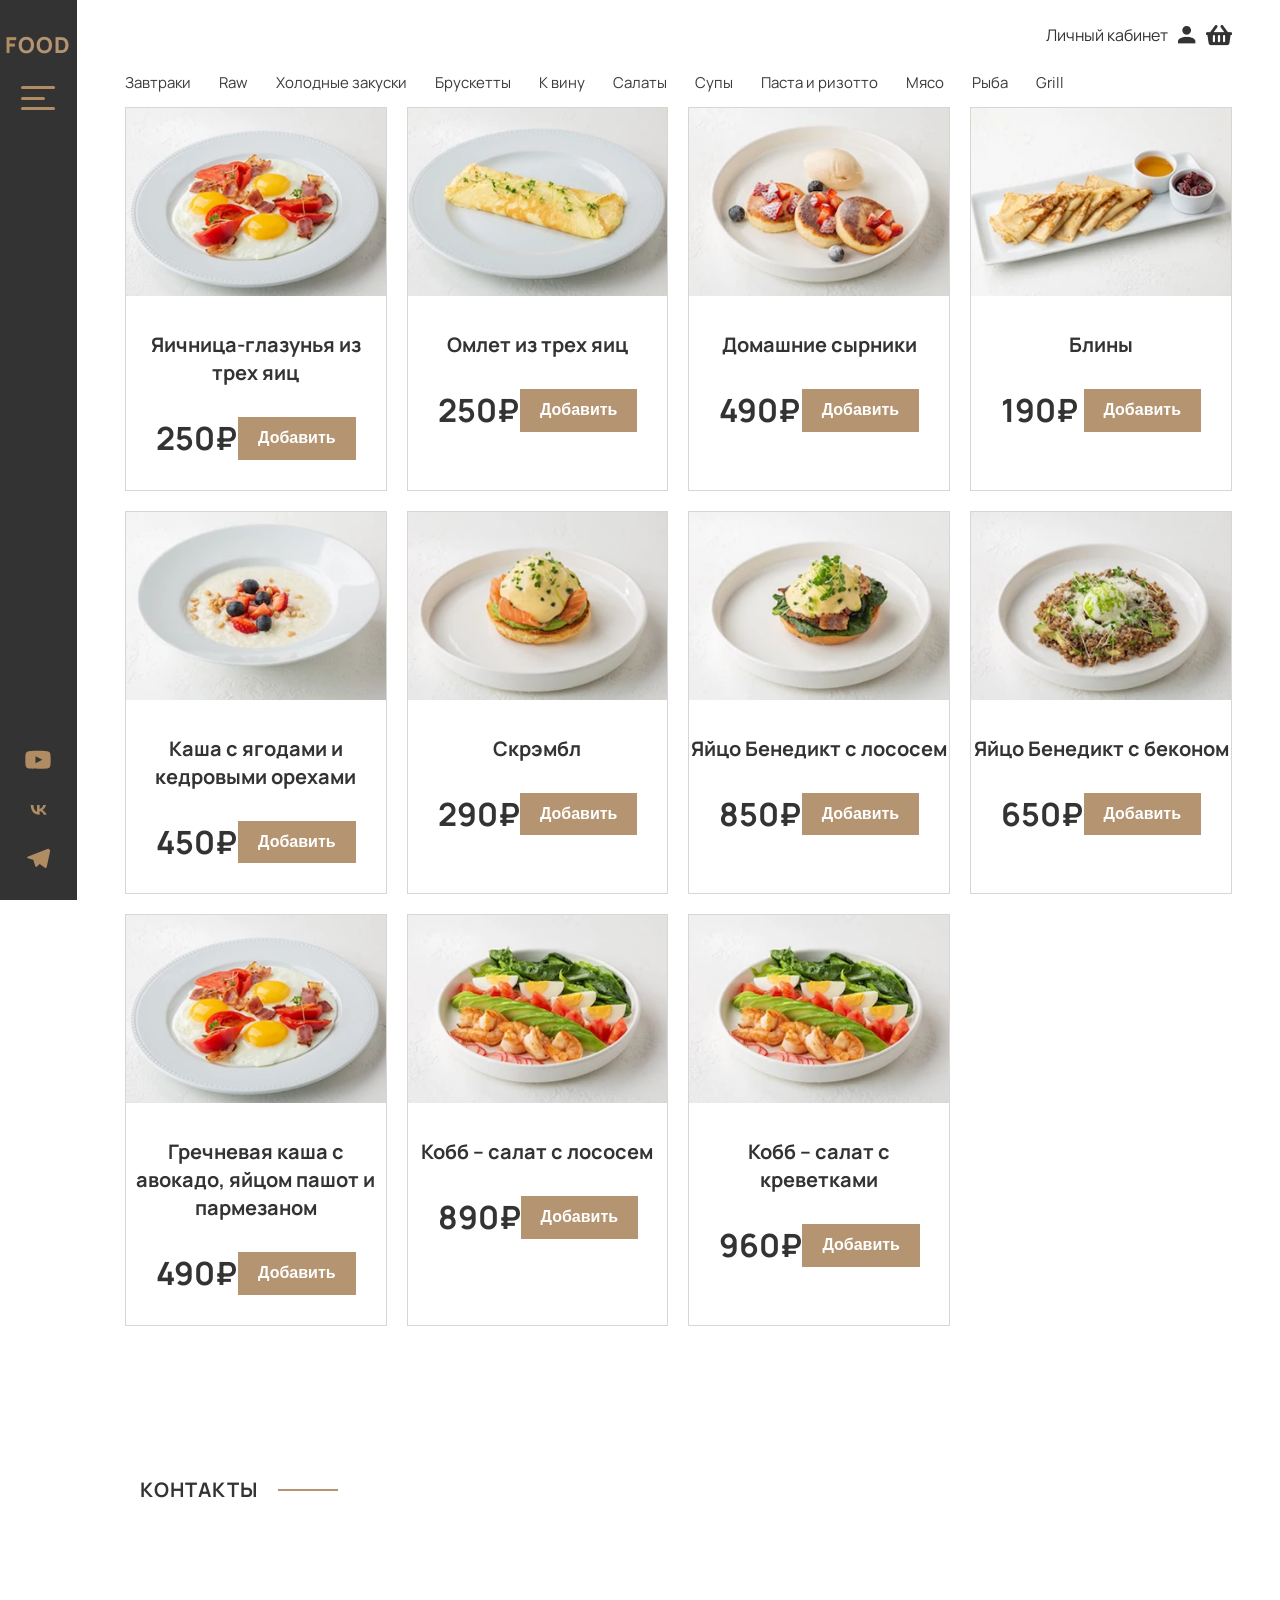
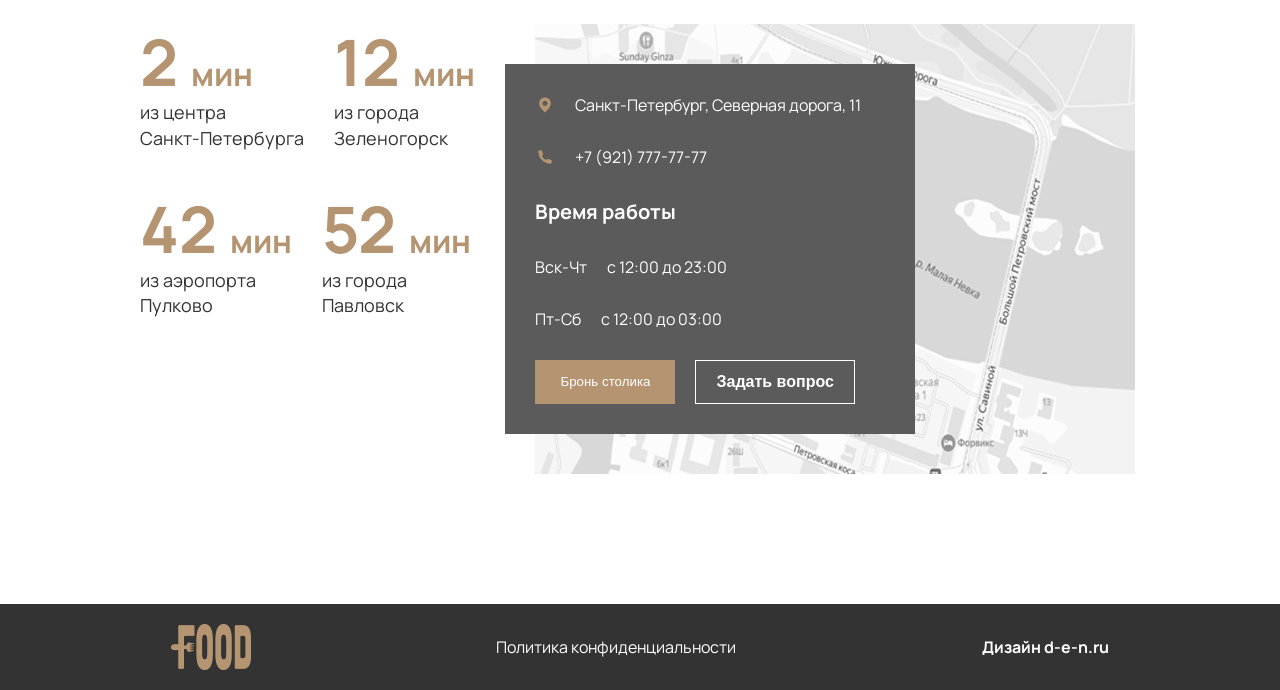
==== commit 443a7928: "dasdsfsdfsdfxcvxcdsfsfsd" ====
--- a/delivery.html
+++ b/delivery.html
@@ -15,9 +15,9 @@
       <a class="logo" href="index.html">OOD</a>
     <div  class="burger"><span></span><span></span><span></span></div>
     <div class="social">
-      <a href="#" title="YouTube"><svg viewBox="0 0 24 24"><path d="M23.5 6.2s-.2-1.6-.9-2.3c-.9-.9-1.9-.9-2.4-1C16.9 2.6 12 2.6 12 2.6h0s-4.9 0-8.2.3c-.5.1-1.5.1-2.4 1C.7 4.6.5 6.2.5 6.2S.3 8.1.3 10v1.9c0 1.9.2 3.8.2 3.8s.2 1.6.9 2.3c.9.9 2.1.9 2.6 1 1.9.2 8 .3 8 .3s4.9 0 8.2-.3c.5-.1 1.5-.1 2.4-1 .7-.7.9-2.3.9-2.3s.2-1.9.2-3.8V10c0-1.9-.2-3.8-.2-3.8zM9.7 14.1V7.6l6.3 3.3-6.3 3.2z"/></svg></a>
-      <a href="#" title="VK"><svg viewBox="0 0 24 24"><path d="M13.2 17.3c-4.9 0-7.7-3.4-7.9-9h2.5c.1 4 1.9 5.7 3.3 6.1v-6.1h2.4v3.6c1.4-.2 2.9-1.7 3.4-3.6h2.4c-.4 2.3-2.1 4-3.3 4.7 1.2.6 3.1 2.1 3.9 4.3h-2.6c-.6-1.8-1.9-3.2-3.8-3.4v3.4h-.3z"/></svg></a>
-      <a href="#" title="Telegram"><svg viewBox="0 0 24 24"><path d="M21.9 4.2 2.9 11.6c-1.3.5-1.3 1.2-.2 1.5l4.9 1.5 1.9 5.7c.2.6.1.8.8.8.5 0 .7-.2 1-.5l2.3-2.2 4.8 3.5c.9.5 1.5.2 1.7-.8l3.1-14.5c.3-1.3-.5-1.9-1.3-1.4z"/></svg></a>
+      <a href="https://www.youtube.com/" title="YouTube"><svg viewBox="0 0 24 24"><path d="M23.5 6.2s-.2-1.6-.9-2.3c-.9-.9-1.9-.9-2.4-1C16.9 2.6 12 2.6 12 2.6h0s-4.9 0-8.2.3c-.5.1-1.5.1-2.4 1C.7 4.6.5 6.2.5 6.2S.3 8.1.3 10v1.9c0 1.9.2 3.8.2 3.8s.2 1.6.9 2.3c.9.9 2.1.9 2.6 1 1.9.2 8 .3 8 .3s4.9 0 8.2-.3c.5-.1 1.5-.1 2.4-1 .7-.7.9-2.3.9-2.3s.2-1.9.2-3.8V10c0-1.9-.2-3.8-.2-3.8zM9.7 14.1V7.6l6.3 3.3-6.3 3.2z"/></svg></a>
+      <a href="https://vk.ru/" title="VK"><svg viewBox="0 0 24 24"><path d="M13.2 17.3c-4.9 0-7.7-3.4-7.9-9h2.5c.1 4 1.9 5.7 3.3 6.1v-6.1h2.4v3.6c1.4-.2 2.9-1.7 3.4-3.6h2.4c-.4 2.3-2.1 4-3.3 4.7 1.2.6 3.1 2.1 3.9 4.3h-2.6c-.6-1.8-1.9-3.2-3.8-3.4v3.4h-.3z"/></svg></a>
+      <a href="https://telegram.org/" title="Telegram"><svg viewBox="0 0 24 24"><path d="M21.9 4.2 2.9 11.6c-1.3.5-1.3 1.2-.2 1.5l4.9 1.5 1.9 5.7c.2.6.1.8.8.8.5 0 .7-.2 1-.5l2.3-2.2 4.8 3.5c.9.5 1.5.2 1.7-.8l3.1-14.5c.3-1.3-.5-1.9-1.3-1.4z"/></svg></a>
     </div>
   </aside>
 
--- a/css/delevery.css
+++ b/css/delevery.css
@@ -52,7 +52,7 @@
     font-weight: 400;
     font-size: 16px;
     line-height: 140%;
-    
+
 }
 .burger{
   width:34px;
@@ -65,8 +65,8 @@
 
 .account {
     display: flex;
-    
-    
+
+
 }
 .burger span{
   display:block;
@@ -130,7 +130,7 @@
 .tab{
   white-space:nowrap;
   font-size:15px;
-  
+
   color:#3a3a3a;
   padding-bottom:12px;
   cursor:pointer;
@@ -223,11 +223,11 @@
 #productMainImage.slide-right { animation: slideRight 0.25s ease; }
 
 @keyframes slideLeft {
-  from { transform: translateX(20px); opacity: 0.4; }
+  from { transform: translateX(20px); opacity: 1; }
   to { transform: translateX(0); opacity: 1; }
 }
 @keyframes slideRight {
-  from { transform: translateX(-20px); opacity: 0.4; }
+  from { transform: translateX(-20px); opacity: 1; }
   to { transform: translateX(0); opacity: 1; }
 }
 .price{
@@ -369,7 +369,7 @@
 
 .product-card__image{
     width: 100%;
-    
+
     object-fit: cover;
 }
 
@@ -379,11 +379,11 @@
     font-size: 20px;
     line-height: 140%;
     text-align: center;
-    
+
 }
 
 .product-info{
-    
+
     display: flex;
     justify-content: center;
     align-items: center;
@@ -398,8 +398,8 @@
     padding-bottom: 30px;
     padding-left: 30px;
     padding-right: 30px;
-    
-    
+
+
 }
 
 
@@ -407,8 +407,8 @@
     font-weight: 700;
     font-size: 32px;
     line-height:120%;
-    
-    
+
+
 }
 
 .product-info__button {
@@ -419,8 +419,8 @@
     line-height: 140%;
     border: none;
     padding: 10px 20px;
-    
-    
+
+
 }
 
 body.delivery-site .footer{
@@ -457,6 +457,7 @@
   .main{
     padding:24px 48px 60px;
   }
+  
 }
 
 /* Sidebar yonida 4 ta card sig‘maydigan oralik (masalan, 1069px) */
@@ -477,13 +478,7 @@
   }
 }
 
-/* =========================================================
-   RESPONSIVE ADDITIONS (mavjud stillar o'zgartirilmadi,
-   faqat quyidagi media query'lar qo'shildi)
-   ========================================================= */
-
-/* Planshet va undan kichik: 992px gacha — sidebar yuqori gorizontal panelga aylanadi
-   (style.css dagi asosiy sidebar breakpointi bilan mos, 992px) */
+
 @media only screen and (max-width: 992px) {
   .layout{
     flex-direction: column;
@@ -625,4 +620,4 @@
     padding: 10px 14px;
     font-size: 12px;
   }
-}+}
--- a/css/style.css
+++ b/css/style.css
@@ -378,8 +378,8 @@
 .mobile-menu-socials img {
   width: 24px;
   height: 24px;
-  opacity: 0.8;
-  transition: opacity 0.2s;
+  
+  
 }
 
 .mobile-menu-socials a:hover img {
@@ -968,6 +968,9 @@
     .delivery-grid {
         grid-template-columns: repeat(3, 1fr);
     }
+    .contact-map img{
+        display: none;
+    }
     .sidebar{
         padding: 50px;
 
@@ -1019,6 +1022,7 @@
         width: 100%;
         
     }
+    
     .contact-map img {
         width: 100%;
         
@@ -1312,6 +1316,11 @@
 
 }
 
+.dostavka-more__btn {
+    cursor: pointer;
+    text-decoration: none;
+}
+
 @media (max-width: 1200px) {
     .container {
         margin: 100px auto;
@@ -1576,10 +1585,6 @@
     .dostavka-about__h2{
         display: none;
     }
-
-    
-
-    
     .container {
         margin: 48px auto;
         padding: 0 16px;
@@ -1592,7 +1597,6 @@
 
     .contact-left__items {
         padding: 20px;
-        
         display: grid;
         grid-template-columns: repeat(2, minmax(0, 1fr));
         gap: 24px 50px;
@@ -1783,9 +1787,6 @@
         overflow: hidden;
         text-overflow: ellipsis;
     }
-    
-
-    
     .menu-card {
         border: none;
         padding: 0;
@@ -2019,8 +2020,6 @@
     max-width: 1296px;
     
 }
-
-
 .delivery-navbar-items {
     
     display: flex;
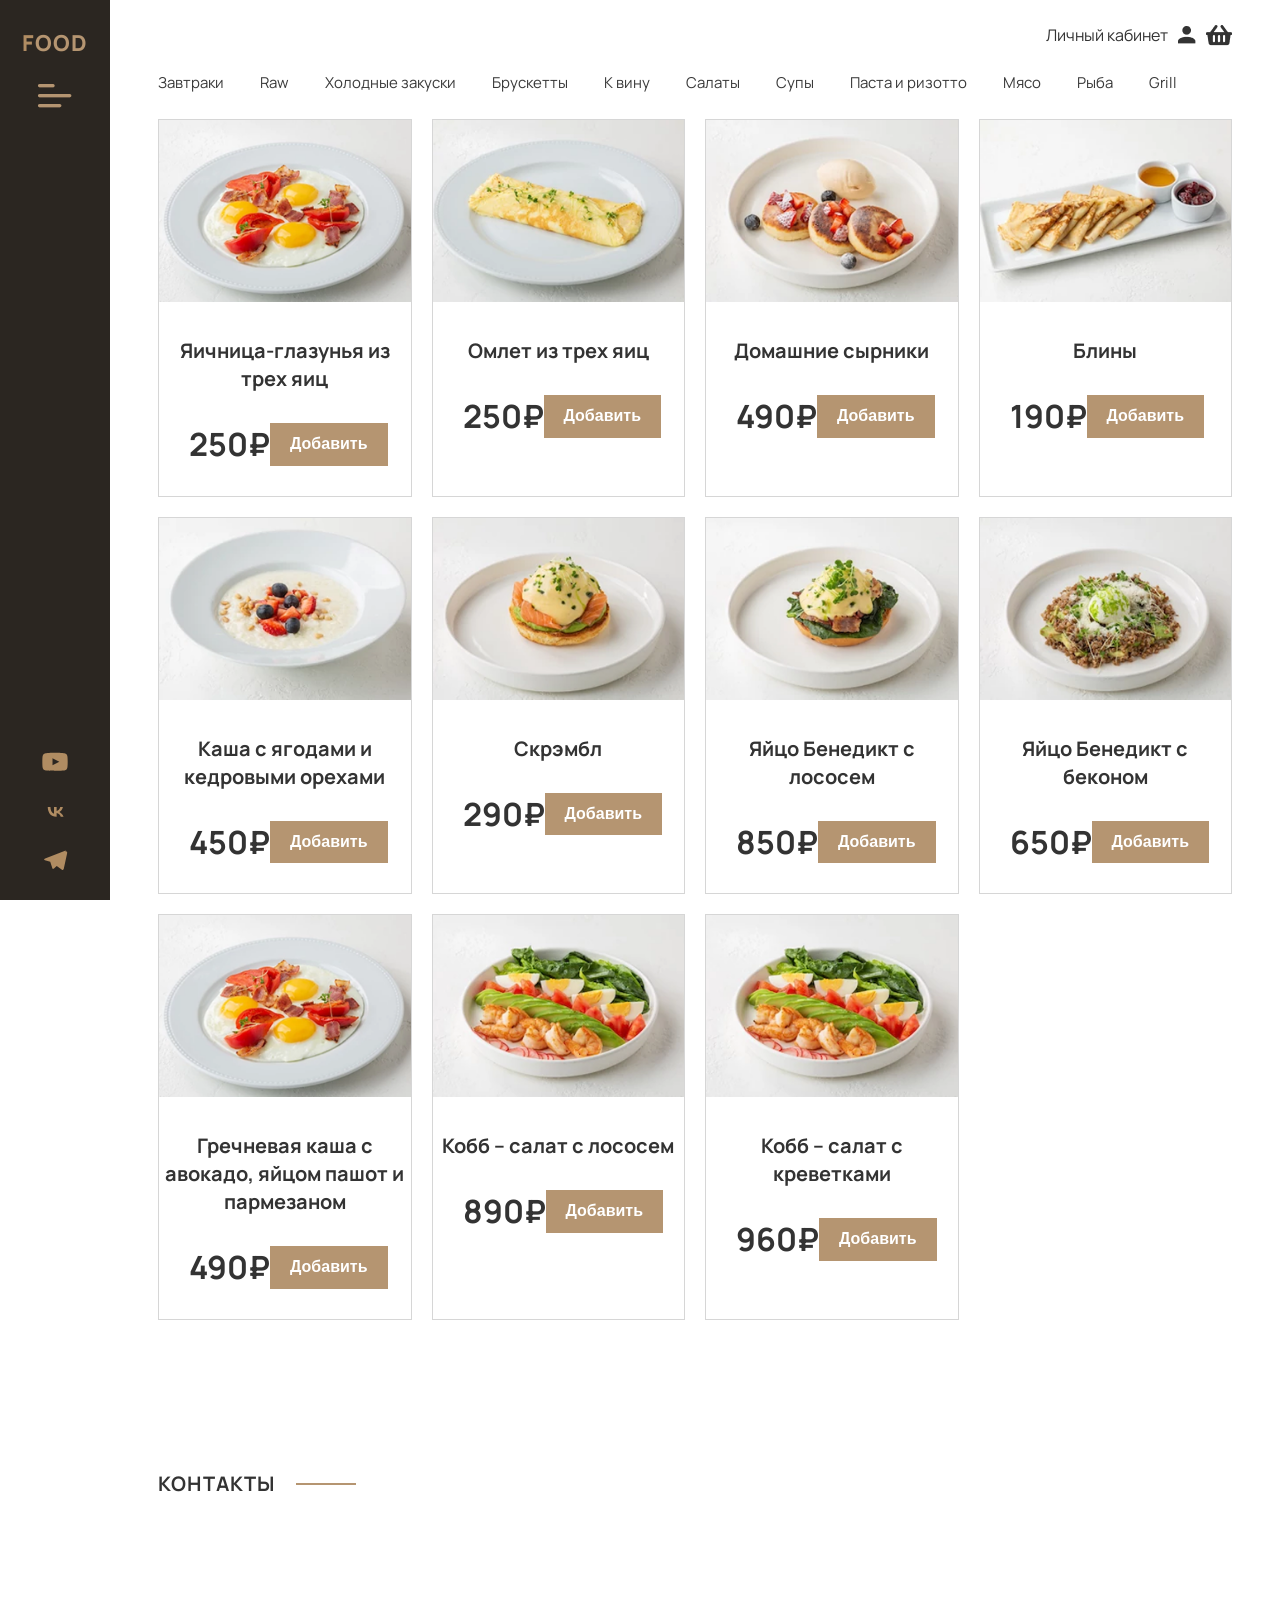
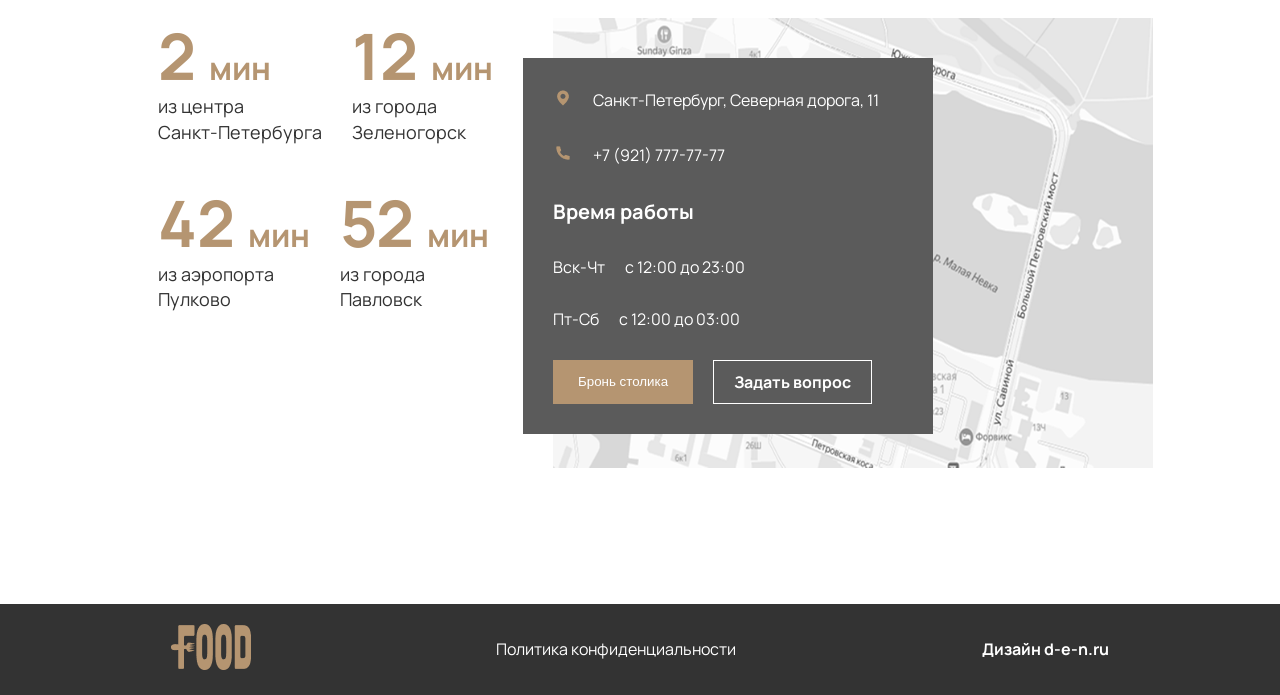
==== commit 7f92ff7f: "update delevery.html food.html" ====
--- a/delivery.html
+++ b/delivery.html
@@ -4,16 +4,18 @@
 <meta charset="UTF-8">
 <meta name="viewport" content="width=device-width, initial-scale=1.0">
 <title>FOOD — Меню</title>
-
+<link rel="stylesheet" href="./css/style.css">
 <link rel="stylesheet" href="./css/delevery.css">
 <link href="https://fonts.googleapis.com/css2?family=Manrope:wght@300;400;500;600;700&display=swap" rel="stylesheet">
-<link rel="stylesheet" href="./css/style.css">
+
 </head>
 <body class="delivery-site">
 <div class="layout">
   <aside class="sidebar">
       <a class="logo" href="index.html">OOD</a>
-    <div  class="burger"><span></span><span></span><span></span></div>
+    <a href="#" id="openMobileMenu">
+                    <img src="./images/burger-menu.png" alt="Logo">
+                </a>
     <div class="social">
       <a href="https://www.youtube.com/" title="YouTube"><svg viewBox="0 0 24 24"><path d="M23.5 6.2s-.2-1.6-.9-2.3c-.9-.9-1.9-.9-2.4-1C16.9 2.6 12 2.6 12 2.6h0s-4.9 0-8.2.3c-.5.1-1.5.1-2.4 1C.7 4.6.5 6.2.5 6.2S.3 8.1.3 10v1.9c0 1.9.2 3.8.2 3.8s.2 1.6.9 2.3c.9.9 2.1.9 2.6 1 1.9.2 8 .3 8 .3s4.9 0 8.2-.3c.5-.1 1.5-.1 2.4-1 .7-.7.9-2.3.9-2.3s.2-1.9.2-3.8V10c0-1.9-.2-3.8-.2-3.8zM9.7 14.1V7.6l6.3 3.3-6.3 3.2z"/></svg></a>
       <a href="https://vk.ru/" title="VK"><svg viewBox="0 0 24 24"><path d="M13.2 17.3c-4.9 0-7.7-3.4-7.9-9h2.5c.1 4 1.9 5.7 3.3 6.1v-6.1h2.4v3.6c1.4-.2 2.9-1.7 3.4-3.6h2.4c-.4 2.3-2.1 4-3.3 4.7 1.2.6 3.1 2.1 3.9 4.3h-2.6c-.6-1.8-1.9-3.2-3.8-3.4v3.4h-.3z"/></svg></a>
@@ -75,12 +77,12 @@
                 <img class="location-map" src="./images/Rectangle 43.png" alt="">
                 <div class="map-card">
                     <div class="map-location">
-                        <img src="./images/ci_location.png" alt="">
-                        <span class="map-location__left">Санкт-Петербург, Северная дорога, 11 </span>
+                        <a href=""><img src="./images/ci_location.png" alt=""></a>
+                       <a style="text-decoration: none; color: white; " href=""> <span class="map-location__left">Санкт-Петербург, Северная дорога, 11 </span></a>
                     </div>
                     <div class="map-location">
-                        <img src="./images/ci_phone.png" alt="">
-                        <span class="map-location__left">+7 (921) 777-77-77 </span>
+                        <a href="#"><img src="./images/ci_phone.png" alt=""></a>
+                        <a style="text-decoration: none; color: white; " href="tel:+998901234567"><span class="map-location__left">+7 (921) 777-77-77 </span></a>
                     </div>
                     <h4 class="work-hour">Время работы</h4>
                     <div class="map-location">
@@ -92,10 +94,10 @@
                     <span>с 12:00 до 03:00</span>
                     </div>
                    <div class="map-btns">
-                     <button class="wrapper-navbar__btn sidebar-book-btn" type="button"
+                     <button id="openModalFromMenu" class="wrapper-navbar__btn sidebar-book-btn" type="button"
                     data-i18n="nav.bookTable">Бронь столика</button>
-                     <button class="bron-stol" type="button"
-                    >Задать вопрос</button>
+                     <a style="text-decoration: none;" href="#" class="bron-stol" 
+                    >Задать вопрос</a>
                    </div>
                 </div>
             </div>
@@ -106,17 +108,78 @@
 
 <footer class="footer">
   <div class="container2">
-    <img src="./images/logo.png" alt="Logo">
-    <p class="footer-politika" data-i18n="footer.privacy">Политика конфиденциальности</p>
-    <p class="footer-link" data-i18n="footer.design">Дизайн d-e-n.ru</p>
+    <a href=""><img src="./images/logo.png" alt="Logo"></a>
+    <a  href="" class="footer-politika" data-i18n="footer.privacy">Политика конфиденциальности</a>
+    <a href="" class="footer-link" data-i18n="footer.design">Дизайн d-e-n.ru</a>
   </div>
 </footer>
 
 
+<div class="modal-overlay" id="bookingModal">
+        <div class="modal">
+            <button class="modal-close" id="closeModal" data-i18n-aria="modal.close" aria-label="Закрыть">×</button>
+
+            <div class="modal-logo">
+                <img src="./images/logo.png" alt="FOOD">
+            </div>
+
+            <h3 class="modal-title" data-i18n="modal.title">ЗАБРОНИРОВАТЬ СТОЛИК</h3>
+
+            <form class="modal-form" id="bookingForm">
+                <input type="text" name="name" data-i18n-placeholder="modal.name" placeholder="Имя" required>
+                <input type="tel" name="phone" data-i18n-placeholder="modal.phone" placeholder="Телефон" required>
+
+                <div class="modal-row">
+                    <input type="number" name="guests" data-i18n-placeholder="modal.guests" placeholder="Гостей" min="1"
+                        required>
+                    <input type="text" name="time" data-i18n-placeholder="modal.time" placeholder="Время" required>
+                </div>
+
+                <button type="submit" class="modal-submit" data-i18n="modal.submit">Забронировать</button>
+            </form>
+        </div>
+    </div>
 
 
-<script src="./js/i18n.js"></script>
-<script src="./js/menu-data.js"></script>
+ <div class="mobile-menu" id="mobileMenu">
+        <div class="mobile-menu-content">
+
+            <div class="mobile-menu-logo">
+                <img src="./images/logo.png" alt="FOOD">
+                <br>
+                <button class="mobile-menu-close" id="closeMobileMenu" data-i18n-aria="modal.close"
+                    aria-label="Закрыть">×</button>
+
+            </div>
+
+            <div data-lang-select="mobile"></div>
+
+            <nav class="mobile-menu-nav">
+                <ul>
+                   
+                    <li><a href="delivery.html" data-open-delivery data-i18n="nav.delivery">Доставка</a></li>
+                    <li><a href="#payment" data-i18n="nav.payment">Оплата</a></li>
+                </ul>
+            </nav>
+
+            <button class="mobile-menu-btn" id="openModalMobile" data-i18n="nav.bookTable">
+                Бронь столика
+            </button>
+
+            <div class="mobile-menu-socials">
+                <a href="https://www.youtube.com/"><img src="./images/Youtube.png" alt="YouTube"></a>
+                <a href="https://vk.ru/"><img src="./images/Vk.png" alt="VK"></a>
+                <a href="https://telegram.org/"><img src="./images/telegram.png" alt="Telegram"></a>
+            </div>
+        </div>
+    </div>
+
+
+
+
+<script type="module" src="./js/i18n.js"></script>
+<script type="module" src="./js/menu-data.js"></script>
 <script type="module" src="./js/delivery.js"></script>
+
 </body>
 </html>
--- a/css/style.css
+++ b/css/style.css
@@ -620,6 +620,8 @@
     font-weight: 400;
     font-size: 16px;
     line-height: 140%;
+    text-decoration: none;
+    color: rgba(255, 255, 255, 1);
 }
 
 .footer-link {
@@ -627,6 +629,8 @@
     font-size: 16px;
     line-height: 140%;
     color: rgba(255, 255, 255, 1);
+    text-decoration: none;
+
 }
 
 
--- a/css/delevery.css
+++ b/css/delevery.css
@@ -441,12 +441,15 @@
   font-weight:400;
   font-size:16px;
   line-height:140%;
+  text-decoration: none;
+  color:rgba(255, 255, 255, 1);
 }
 body.delivery-site .footer-link{
   font-weight:700;
   font-size:16px;
   line-height:140%;
-  color:rgba(255, 255, 255, 1);
+  color:rgba(255, 255, 255, 1); 
+  text-decoration: none;
 }
 
 
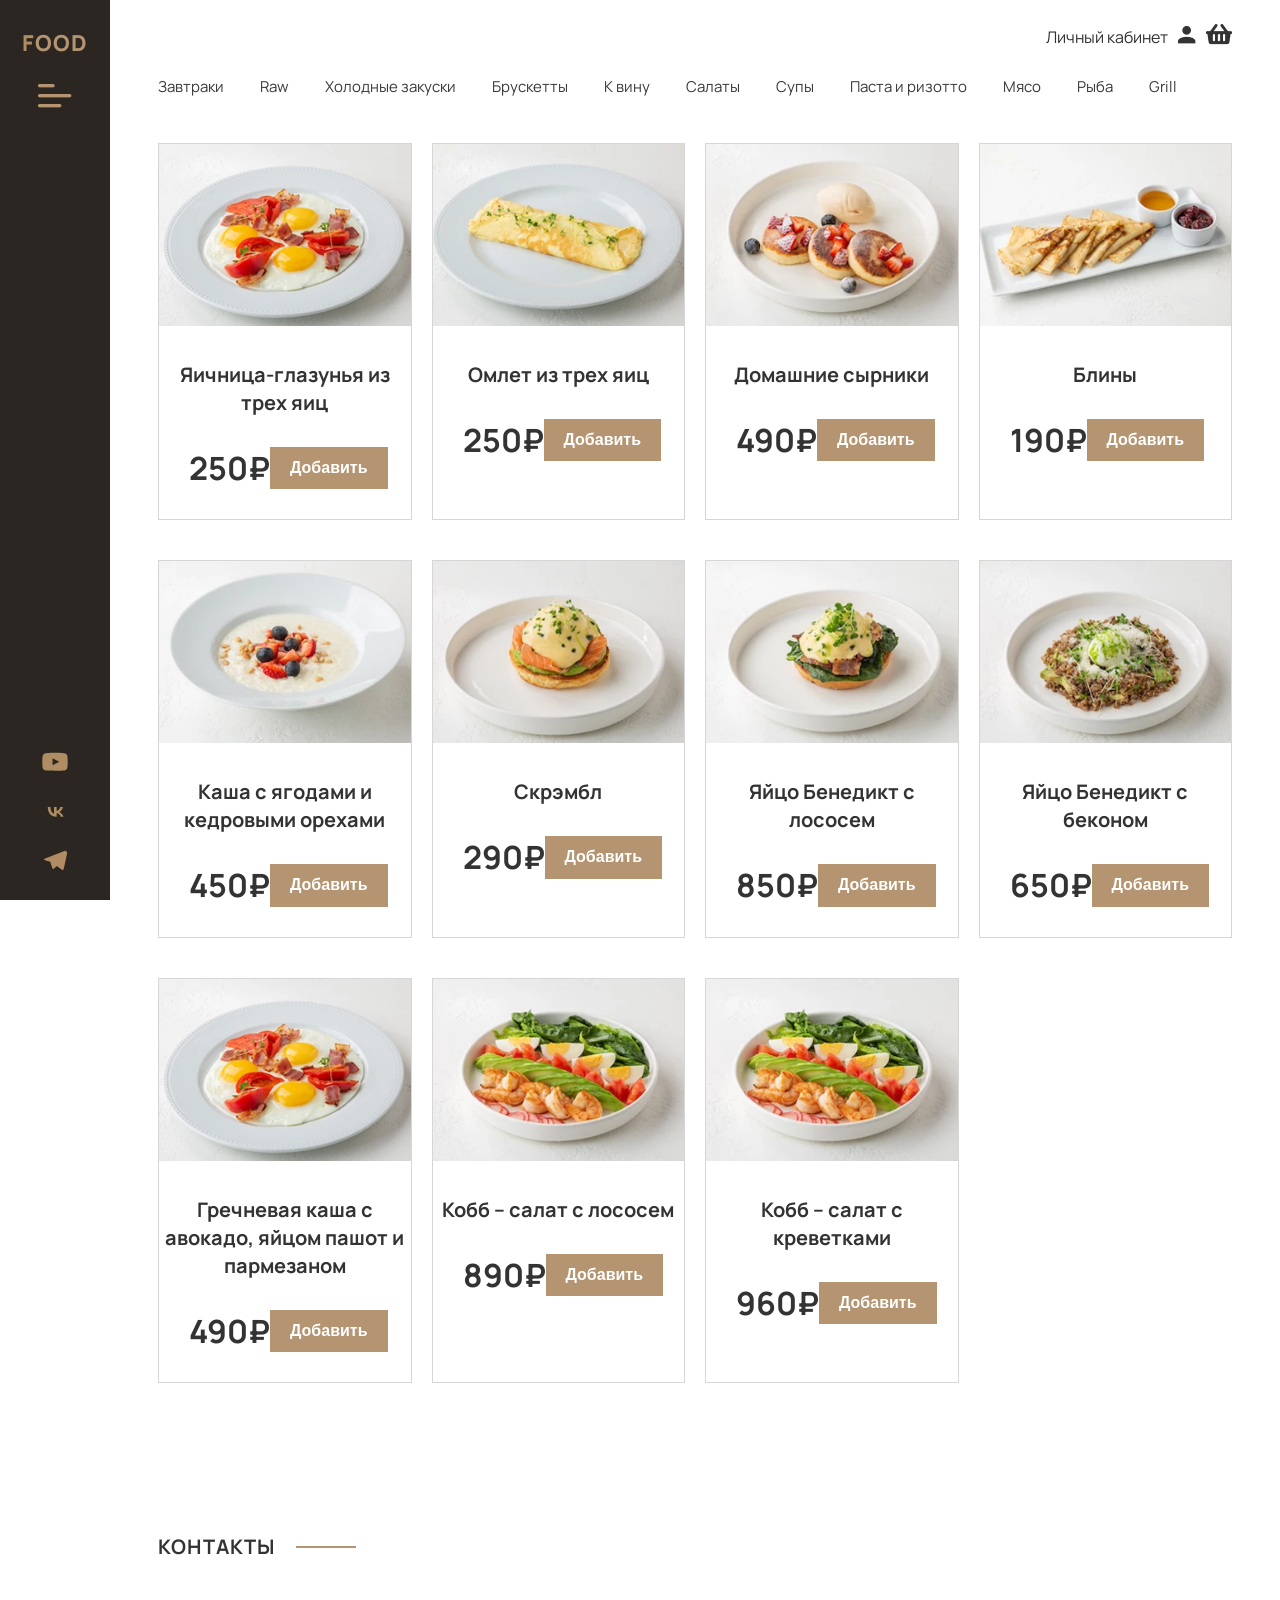
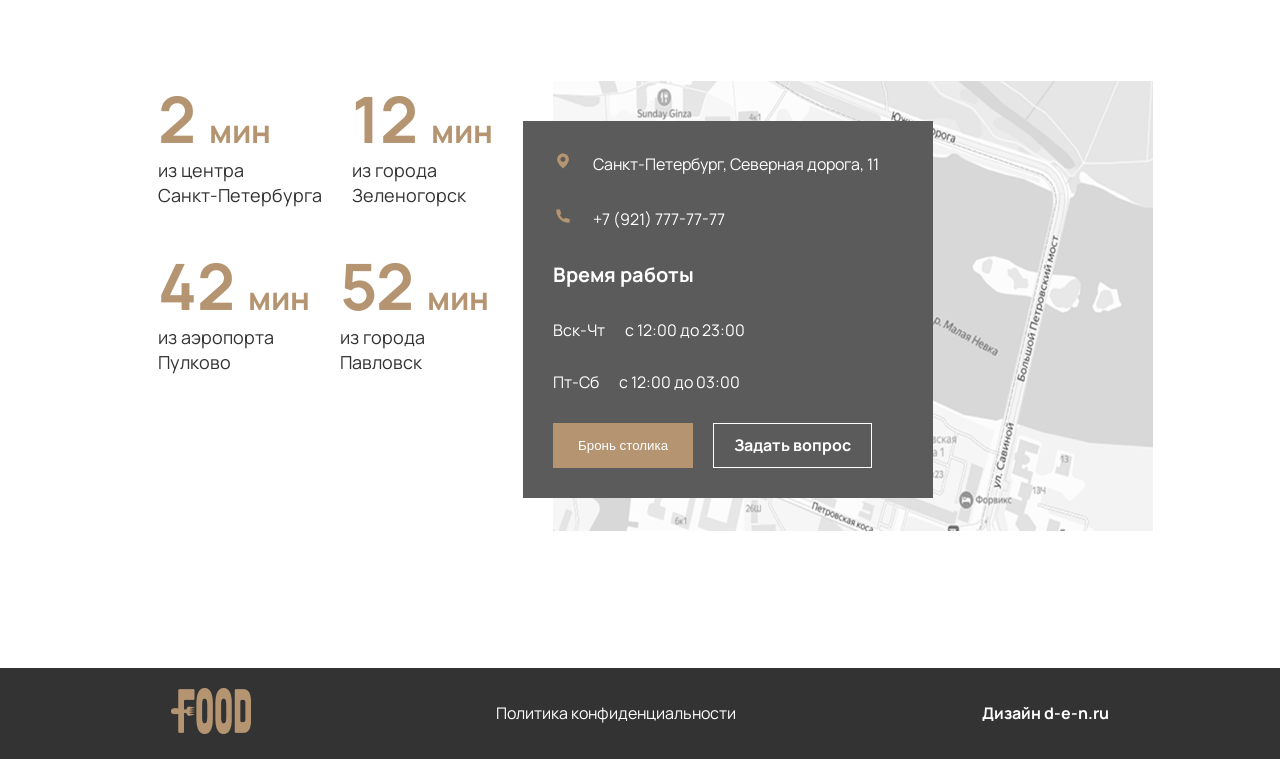
==== commit 665d3a36: "fsdew" ====
--- a/delivery.html
+++ b/delivery.html
@@ -13,10 +13,11 @@
 <div class="layout">
   <aside class="sidebar">
       <a class="logo" href="index.html">OOD</a>
+
     <a href="#" id="openMobileMenu">
                     <img src="./images/burger-menu.png" alt="Logo">
                 </a>
-    <div class="social">
+                                                                                <div class="social">
       <a href="https://www.youtube.com/" title="YouTube"><svg viewBox="0 0 24 24"><path d="M23.5 6.2s-.2-1.6-.9-2.3c-.9-.9-1.9-.9-2.4-1C16.9 2.6 12 2.6 12 2.6h0s-4.9 0-8.2.3c-.5.1-1.5.1-2.4 1C.7 4.6.5 6.2.5 6.2S.3 8.1.3 10v1.9c0 1.9.2 3.8.2 3.8s.2 1.6.9 2.3c.9.9 2.1.9 2.6 1 1.9.2 8 .3 8 .3s4.9 0 8.2-.3c.5-.1 1.5-.1 2.4-1 .7-.7.9-2.3.9-2.3s.2-1.9.2-3.8V10c0-1.9-.2-3.8-.2-3.8zM9.7 14.1V7.6l6.3 3.3-6.3 3.2z"/></svg></a>
       <a href="https://vk.ru/" title="VK"><svg viewBox="0 0 24 24"><path d="M13.2 17.3c-4.9 0-7.7-3.4-7.9-9h2.5c.1 4 1.9 5.7 3.3 6.1v-6.1h2.4v3.6c1.4-.2 2.9-1.7 3.4-3.6h2.4c-.4 2.3-2.1 4-3.3 4.7 1.2.6 3.1 2.1 3.9 4.3h-2.6c-.6-1.8-1.9-3.2-3.8-3.4v3.4h-.3z"/></svg></a>
       <a href="https://telegram.org/" title="Telegram"><svg viewBox="0 0 24 24"><path d="M21.9 4.2 2.9 11.6c-1.3.5-1.3 1.2-.2 1.5l4.9 1.5 1.9 5.7c.2.6.1.8.8.8.5 0 .7-.2 1-.5l2.3-2.2 4.8 3.5c.9.5 1.5.2 1.7-.8l3.1-14.5c.3-1.3-.5-1.9-1.3-1.4z"/></svg></a>
@@ -26,9 +27,9 @@
   <main class="main">
     <div class="topbar">
       <div class="account">
-        <span class="personal-account">Личный кабинет</span>
-        <img src="./images/data-image/User.png" alt="Logo">
-        <img src="./images/data-image/card.png" alt="Logo">
+        <a class="personal-account" href="#">Личный кабинет</a>
+        <a href="#"><img src="./images/data-image/User.png" alt="Logo"></a>
+       <a href="#"> <img src="./images/data-image/card.png" alt="Logo"></a>
             
       </div>
     </div>
@@ -44,7 +45,7 @@
         </div>
     </section>
 
-    <section class="container contacts-section">
+    <section class="container contacts-section" id="contactsSection">
         <div class="restoran-about">
             <b class="restoran-text" data-i18n="section.contacts">контакты</b>
             <span class="linear"></span>
@@ -109,7 +110,8 @@
 <footer class="footer">
   <div class="container2">
     <a href=""><img src="./images/logo.png" alt="Logo"></a>
-    <a  href="" class="footer-politika" data-i18n="footer.privacy">Политика конфиденциальности</a>
+
+    <a href="" class="footer-politika" data-i18n="footer.privacy">Политика конфиденциальности</a>
     <a href="" class="footer-link" data-i18n="footer.design">Дизайн d-e-n.ru</a>
   </div>
 </footer>
@@ -139,6 +141,66 @@
             </form>
         </div>
     </div>
+
+<div class="mobile-menu" id="mobileMenu">
+    <div class="mobile-menu-content">
+
+        <div class="mobile-menu-logo">
+            <a href=""><img src="./images/logo.png" alt="FOOD"></a>
+            <br>
+            <button class="mobile-menu-close" id="closeMobileMenu" data-i18n-aria="modal.close"
+                aria-label="Закрыть">×</button>
+
+        </div>
+
+        <div data-lang-select="mobile"></div>
+
+        <nav class="mobile-menu-nav">
+            <ul>
+               
+                <li><a href="delivery.html" data-open-delivery data-i18n="nav.delivery">Доставка</a></li>
+                <li><a href="#payment" data-i18n="nav.payment">Оплата</a></li>
+            </ul>
+        </nav>
+
+        <button class="mobile-menu-btn" id="openModalMobile" data-i18n="nav.bookTable">
+            Бронь столика
+        </button>
+
+        <div class="mobile-menu-socials">
+            <a href="https://www.youtube.com/"><img src="./images/Youtube.png" alt="YouTube"></a>
+            <a href="https://vk.ru/"><img src="./images/Vk.png" alt="VK"></a>
+            <a href="https://telegram.org/"><img src="./images/telegram.png" alt="Telegram"></a>
+        </div>
+    </div>
+</div>
+    
+<!-- ===== Modal ===== -->
+<div class="modal-overlay" id="bookingModal">
+    <div class="modal">
+        <button class="modal-close" id="closeModal" data-i18n-aria="modal.close" aria-label="Закрыть">×</button>
+
+        <div class="modal-logo">
+            <img src="./images/logo.png" alt="FOOD">
+        </div>
+
+        <h3 class="modal-title" data-i18n="modal.title">ЗАБРОНИРОВАТЬ СТОЛИК</h3>
+
+        <form class="modal-form" id="bookingForm">
+            <input type="text" name="name" data-i18n-placeholder="modal.name" placeholder="Имя" required>
+            <input type="tel" name="phone" data-i18n-placeholder="modal.phone" placeholder="Телефон" required>
+
+            <div class="modal-row">
+                <input type="number" name="guests" data-i18n-placeholder="modal.guests" placeholder="Гостей" min="1"
+                    required>
+                <input type="text" name="time" data-i18n-placeholder="modal.time" placeholder="Время" required>
+            </div>
+
+            <button type="submit" class="modal-submit" data-i18n="modal.submit">Забронировать</button>
+        </form>
+    </div>
+</div>
+
 
 
  <div class="mobile-menu" id="mobileMenu">
@@ -181,5 +243,38 @@
 <script type="module" src="./js/menu-data.js"></script>
 <script type="module" src="./js/delivery.js"></script>
 
+<script>
+  (function () {
+    var modal = document.getElementById('bookingModal');
+    var openBtn = document.getElementById('openModalFromMenu');
+    var closeBtn = document.getElementById('closeModal');
+
+    if (openBtn && modal) {
+      openBtn.addEventListener('click', function () {
+        modal.classList.add('active');
+      });
+    }
+    if (closeBtn && modal) {
+      closeBtn.addEventListener('click', function () {
+        modal.classList.remove('active');
+      });
+    }
+    if (modal) {
+      modal.addEventListener('click', function (e) {
+        if (e.target === modal) {
+          modal.classList.remove('active');
+        }
+      });
+      document.addEventListener('keydown', function (e) {
+        if (e.key === 'Escape') modal.classList.remove('active');
+      });
+    }
+  })();
+
+
+
+  
+</script>
+
 </body>
 </html>
--- a/css/style.css
+++ b/css/style.css
@@ -630,7 +630,11 @@
     line-height: 140%;
     color: rgba(255, 255, 255, 1);
     text-decoration: none;
-
+<<<<<<< HEAD
+
+=======
+    
+>>>>>>> 1e6b19f (login parol)
 }
 
 
--- a/css/delevery.css
+++ b/css/delevery.css
@@ -52,6 +52,7 @@
     font-weight: 400;
     font-size: 16px;
     line-height: 140%;
+    text-decoration: none;
 
 }
 .burger{
@@ -111,6 +112,9 @@
   display:flex;
   align-items:center;
   gap:10px;
+}
+.bron-stol{
+  text-decoration: none;
 }
 .topbar .icon{
   width:20px; height:20px;
@@ -364,6 +368,8 @@
     text-decoration: none;
     color: #333333;
     min-width: 0;
+    margin-top: 20px;
+    
 }
 
 
@@ -442,13 +448,21 @@
   font-size:16px;
   line-height:140%;
   text-decoration: none;
+<<<<<<< HEAD
   color:rgba(255, 255, 255, 1);
+=======
+   color:rgba(255, 255, 255, 1);
+>>>>>>> 1e6b19f (login parol)
 }
 body.delivery-site .footer-link{
   font-weight:700;
   font-size:16px;
   line-height:140%;
+<<<<<<< HEAD
   color:rgba(255, 255, 255, 1); 
+=======
+  color:rgba(255, 255, 255, 1);
+>>>>>>> 1e6b19f (login parol)
   text-decoration: none;
 }
 
@@ -470,6 +484,7 @@
     gap: 20px;
   }
   .product-card{
+     
     grid-template-columns: repeat(3, minmax(0, 1fr));
   }
   .product-info__price{
@@ -542,6 +557,7 @@
   }
   .tabs{
     gap: 24px;
+    
   }
   .product-info__price{
     padding-left: 20px;
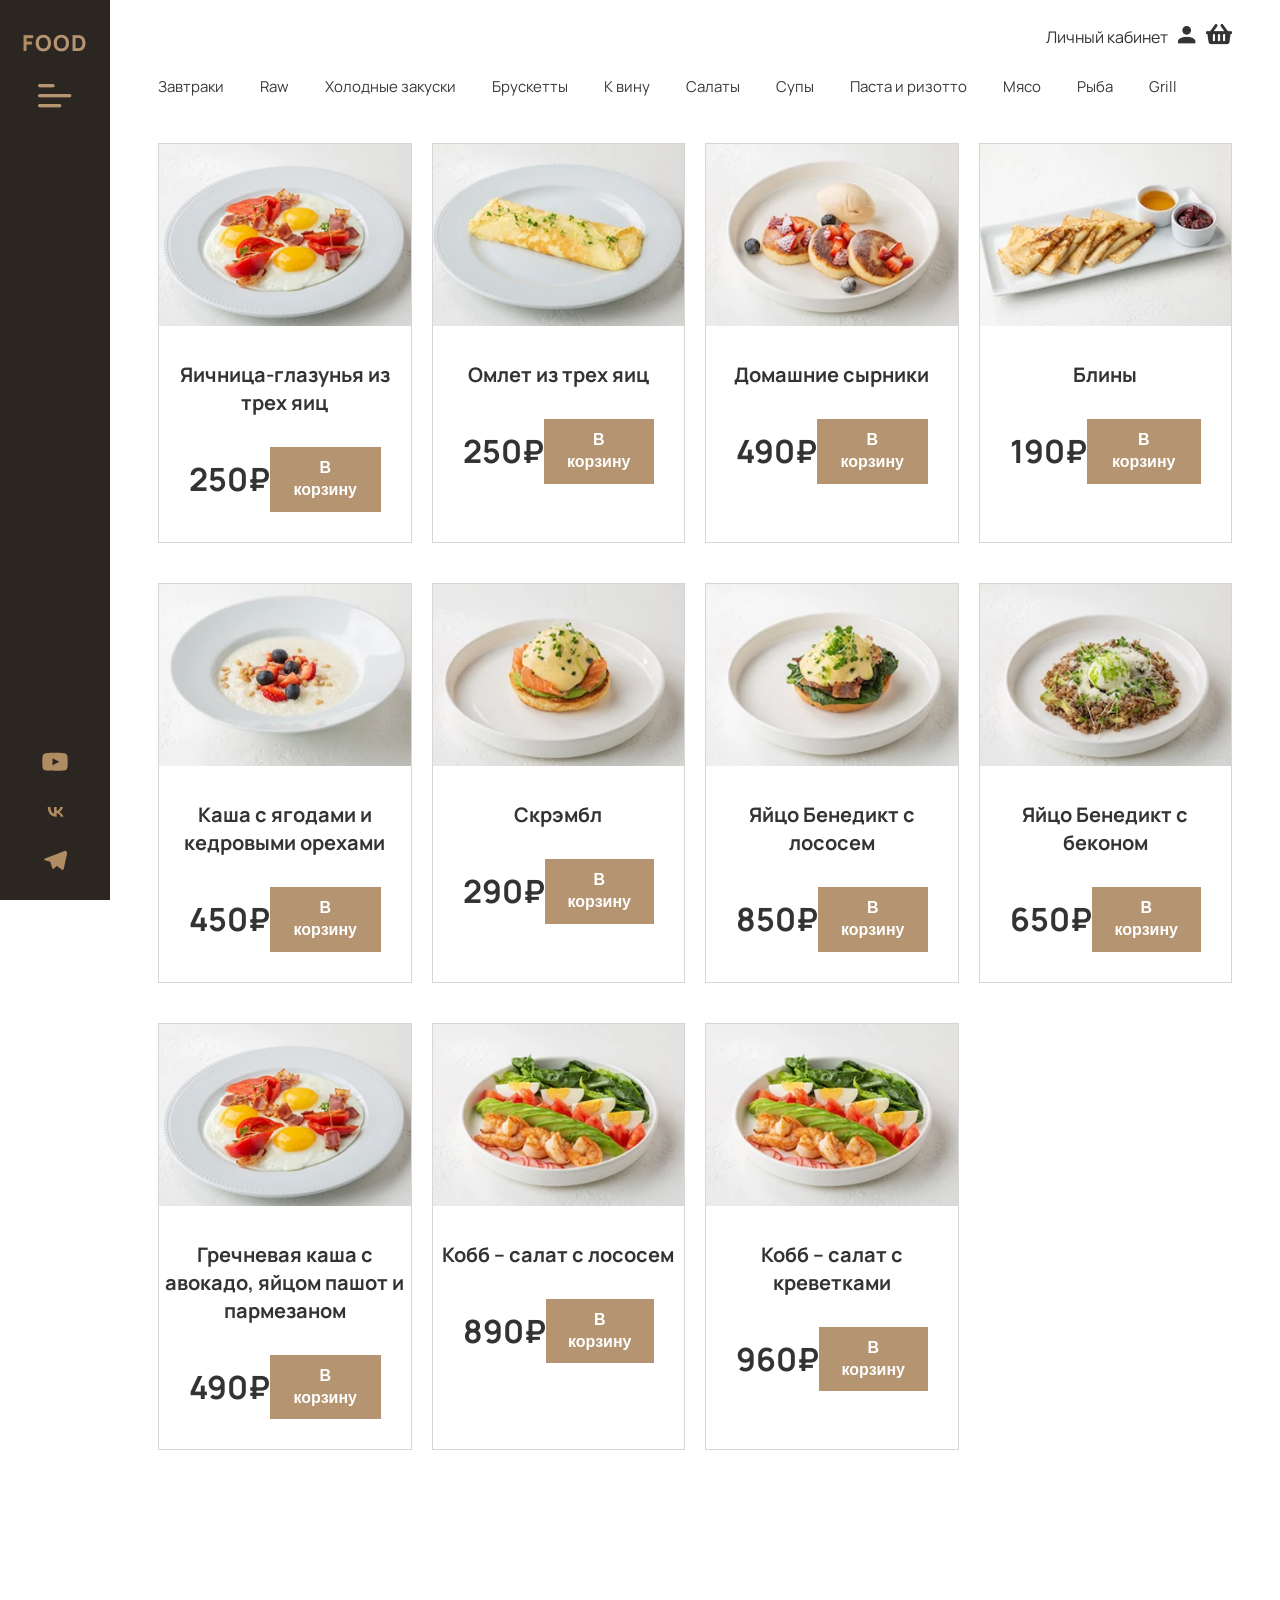
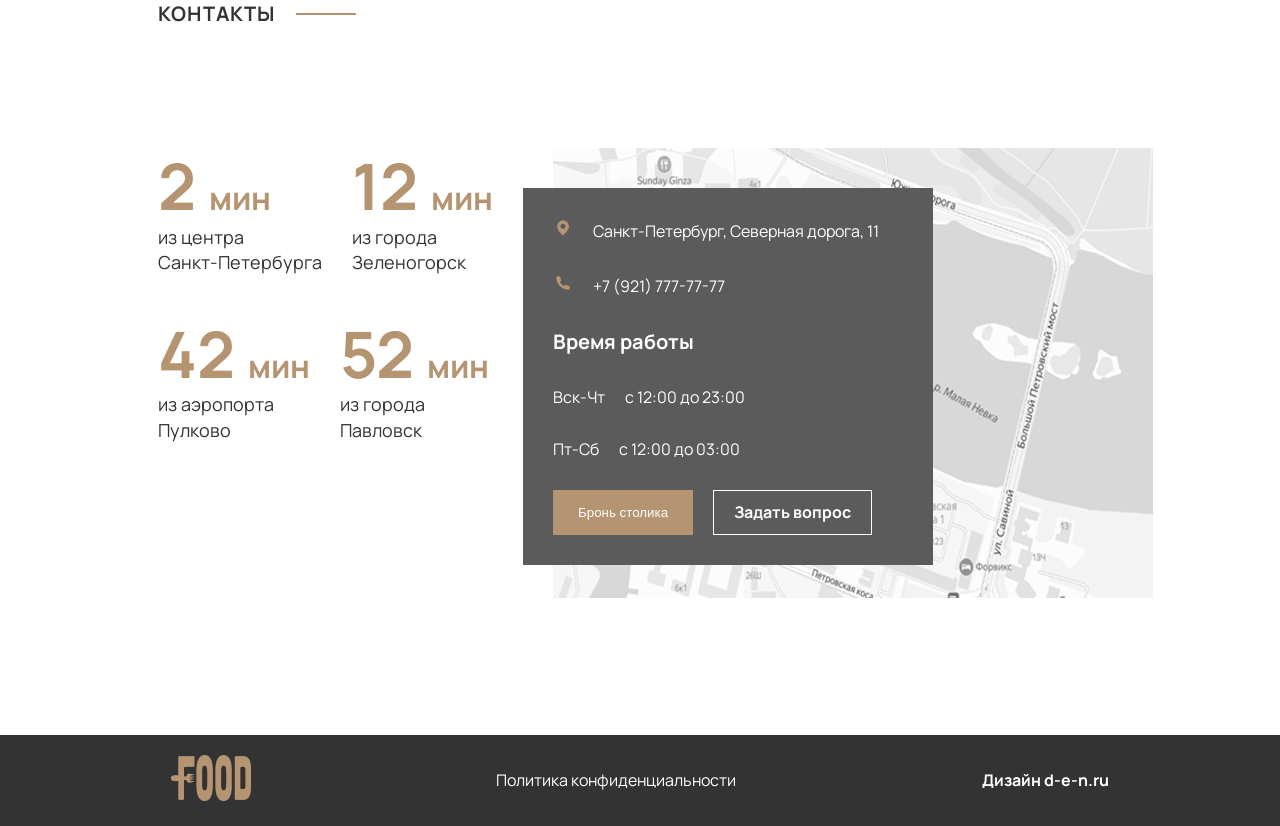
==== commit 5ea4ad91: "brtfb" ====
--- a/delivery.html
+++ b/delivery.html
@@ -79,25 +79,25 @@
                 <div class="map-card">
                     <div class="map-location">
                         <a href=""><img src="./images/ci_location.png" alt=""></a>
-                       <a style="text-decoration: none; color: white; " href=""> <span class="map-location__left">Санкт-Петербург, Северная дорога, 11 </span></a>
+                       <a style="text-decoration: none; color: white; " href=""> <span class="map-location__left" data-i18n="map.address">Санкт-Петербург, Северная дорога, 11 </span></a>
                     </div>
                     <div class="map-location">
                         <a href="#"><img src="./images/ci_phone.png" alt=""></a>
                         <a style="text-decoration: none; color: white; " href="tel:+998901234567"><span class="map-location__left">+7 (921) 777-77-77 </span></a>
                     </div>
-                    <h4 class="work-hour">Время работы</h4>
-                    <div class="map-location">
-                        <span>Вск-Чт</span> 
-                    <span>с 12:00 до 23:00</span>
-                    </div>
-                    <div class="map-location">
-                        <span>Пт-Сб</span> 
-                    <span>с 12:00 до 03:00</span>
+                    <h4 class="work-hour" data-i18n="map.workHours">Время работы</h4>
+                    <div class="map-location">
+                        <span data-i18n="map.sunThu">Вск-Чт</span> 
+                    <span data-i18n="map.hours1">с 12:00 до 23:00</span>
+                    </div>
+                    <div class="map-location">
+                        <span data-i18n="map.friSat">Пт-Сб</span> 
+                    <span data-i18n="map.hours2">с 12:00 до 03:00</span>
                     </div>
                    <div class="map-btns">
                      <button id="openModalFromMenu" class="wrapper-navbar__btn sidebar-book-btn" type="button"
                     data-i18n="nav.bookTable">Бронь столика</button>
-                     <a style="text-decoration: none;" href="#" class="bron-stol" 
+                     <a style="text-decoration: none;" href="#" class="bron-stol" data-i18n="map.askQuestion"
                     >Задать вопрос</a>
                    </div>
                 </div>
--- a/css/style.css
+++ b/css/style.css
@@ -630,11 +630,8 @@
     line-height: 140%;
     color: rgba(255, 255, 255, 1);
     text-decoration: none;
-<<<<<<< HEAD
-
-=======
-    
->>>>>>> 1e6b19f (login parol)
+
+
 }
 
 
--- a/css/delevery.css
+++ b/css/delevery.css
@@ -448,21 +448,14 @@
   font-size:16px;
   line-height:140%;
   text-decoration: none;
-<<<<<<< HEAD
+
   color:rgba(255, 255, 255, 1);
-=======
-   color:rgba(255, 255, 255, 1);
->>>>>>> 1e6b19f (login parol)
 }
 body.delivery-site .footer-link{
   font-weight:700;
   font-size:16px;
   line-height:140%;
-<<<<<<< HEAD
-  color:rgba(255, 255, 255, 1); 
-=======
   color:rgba(255, 255, 255, 1);
->>>>>>> 1e6b19f (login parol)
   text-decoration: none;
 }
 
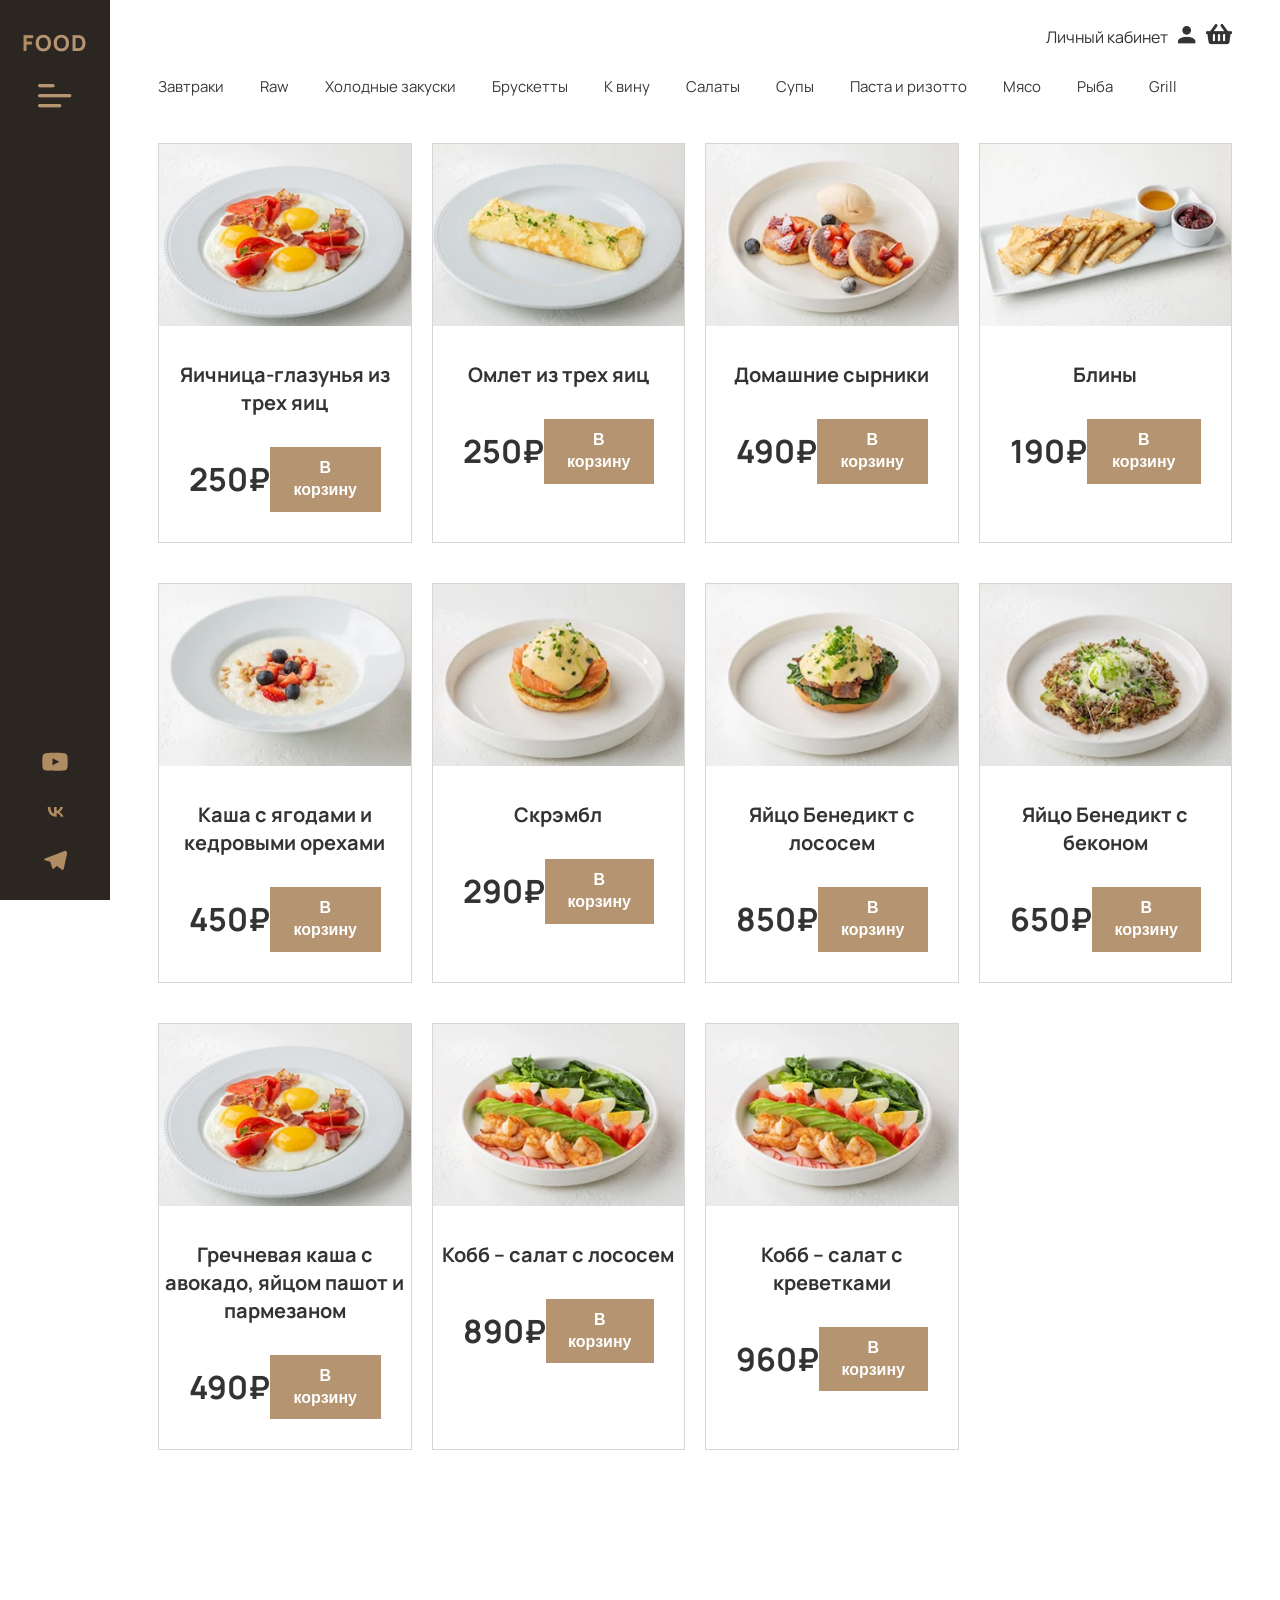
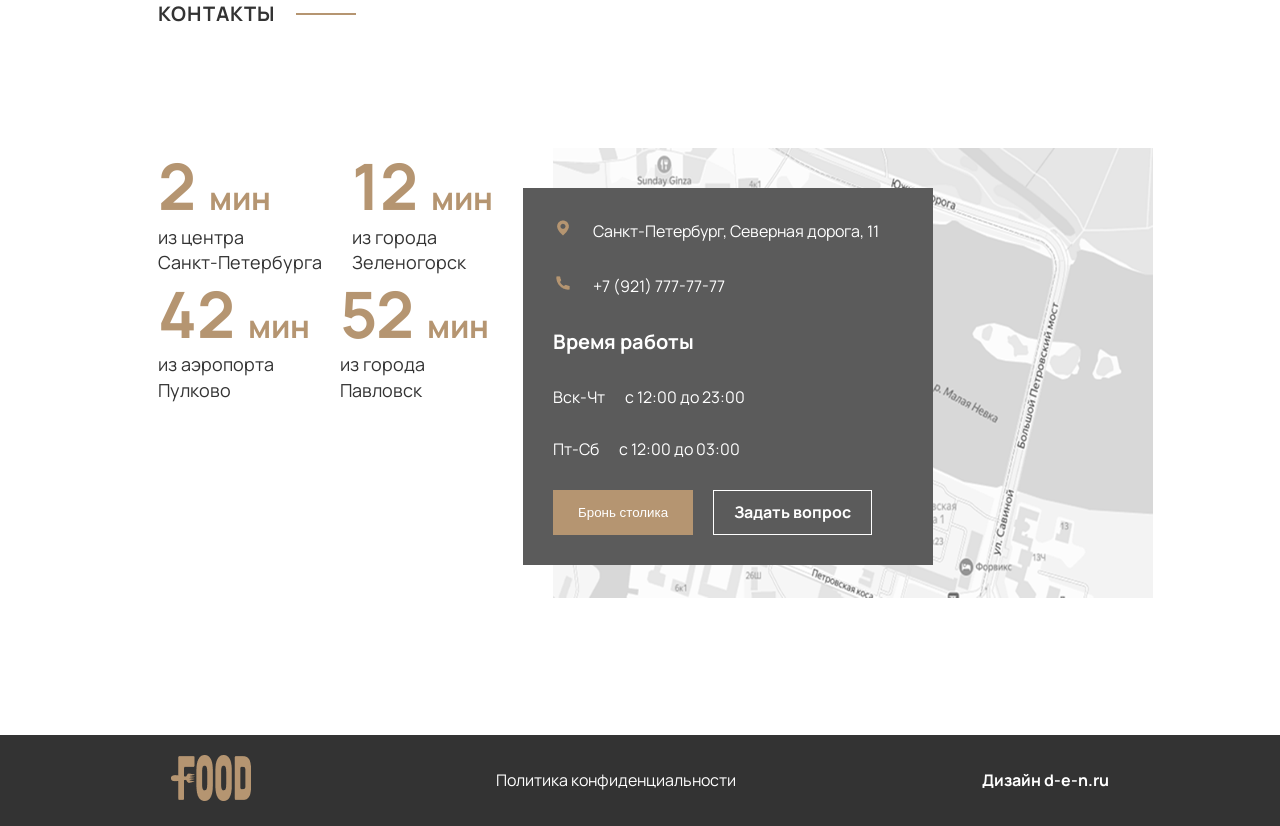
==== commit 42e9d117: "bcvbvcwe" ====
--- a/delivery.html
+++ b/delivery.html
@@ -95,8 +95,8 @@
                     <span data-i18n="map.hours2">с 12:00 до 03:00</span>
                     </div>
                    <div class="map-btns">
-                     <button id="openModalFromMenu" class="wrapper-navbar__btn sidebar-book-btn" type="button"
-                    data-i18n="nav.bookTable">Бронь столика</button>
+                       <button class="wrapper-navbar__btn sidebar-book-btn" type="button"
+                           data-i18n="nav.bookTable" data-open-modal="bookingModal">Бронь столика</button>
                      <a style="text-decoration: none;" href="#" class="bron-stol" data-i18n="map.askQuestion"
                     >Задать вопрос</a>
                    </div>
@@ -132,7 +132,7 @@
                 <input type="tel" name="phone" data-i18n-placeholder="modal.phone" placeholder="Телефон" required>
 
                 <div class="modal-row">
-                    <input type="number" name="guests" data-i18n-placeholder="modal.guests" placeholder="Гостей" min="1"
+                    <input  name="guests" data-i18n-placeholder="modal.guests" placeholder="Гостей" 
                         required>
                     <input type="text" name="time" data-i18n-placeholder="modal.time" placeholder="Время" required>
                 </div>
@@ -163,7 +163,7 @@
             </ul>
         </nav>
 
-        <button class="mobile-menu-btn" id="openModalMobile" data-i18n="nav.bookTable">
+        <button class="mobile-menu-btn" data-i18n="nav.bookTable" data-open-modal="bookingModal">
             Бронь столика
         </button>
 
@@ -175,31 +175,7 @@
     </div>
 </div>
     
-<!-- ===== Modal ===== -->
-<div class="modal-overlay" id="bookingModal">
-    <div class="modal">
-        <button class="modal-close" id="closeModal" data-i18n-aria="modal.close" aria-label="Закрыть">×</button>
-
-        <div class="modal-logo">
-            <img src="./images/logo.png" alt="FOOD">
-        </div>
-
-        <h3 class="modal-title" data-i18n="modal.title">ЗАБРОНИРОВАТЬ СТОЛИК</h3>
-
-        <form class="modal-form" id="bookingForm">
-            <input type="text" name="name" data-i18n-placeholder="modal.name" placeholder="Имя" required>
-            <input type="tel" name="phone" data-i18n-placeholder="modal.phone" placeholder="Телефон" required>
-
-            <div class="modal-row">
-                <input type="number" name="guests" data-i18n-placeholder="modal.guests" placeholder="Гостей" min="1"
-                    required>
-                <input type="text" name="time" data-i18n-placeholder="modal.time" placeholder="Время" required>
-            </div>
-
-            <button type="submit" class="modal-submit" data-i18n="modal.submit">Забронировать</button>
-        </form>
-    </div>
-</div>
+
 
 
 
@@ -237,44 +213,9 @@
     </div>
 
 
-
-
 <script type="module" src="./js/i18n.js"></script>
 <script type="module" src="./js/menu-data.js"></script>
 <script type="module" src="./js/delivery.js"></script>
 
-<script>
-  (function () {
-    var modal = document.getElementById('bookingModal');
-    var openBtn = document.getElementById('openModalFromMenu');
-    var closeBtn = document.getElementById('closeModal');
-
-    if (openBtn && modal) {
-      openBtn.addEventListener('click', function () {
-        modal.classList.add('active');
-      });
-    }
-    if (closeBtn && modal) {
-      closeBtn.addEventListener('click', function () {
-        modal.classList.remove('active');
-      });
-    }
-    if (modal) {
-      modal.addEventListener('click', function (e) {
-        if (e.target === modal) {
-          modal.classList.remove('active');
-        }
-      });
-      document.addEventListener('keydown', function (e) {
-        if (e.key === 'Escape') modal.classList.remove('active');
-      });
-    }
-  })();
-
-
-
-  
-</script>
-
 </body>
 </html>
--- a/css/style.css
+++ b/css/style.css
@@ -376,8 +376,7 @@
 }
 
 .mobile-menu-socials img {
-  width: 24px;
-  height: 24px;
+  
   
   
 }
@@ -465,6 +464,11 @@
     gap: 32px;
 }
 
+.restoran-about__desc {
+    display: flex;
+    flex-direction: column; gap: 50px; align-items: start;
+}
+
 .menu-card {
     border: 1px solid rgba(51, 51, 51, 0.15);
     height: 250px;
@@ -581,9 +585,7 @@
     gap: 30px;
 }
 
-.contact-left__items + .contact-left__items {
-    margin-top: 40px;
-}
+
 
 
 .contact-num {
@@ -1003,6 +1005,11 @@
     .delivery-account {
         justify-content: flex-end;
     }
+    
+    .restoran-about__desc {
+        position: relative;
+        top: 20px;
+    }
 
     .delivery-grid {
         grid-template-columns: repeat(2, 1fr);
@@ -1027,7 +1034,7 @@
         width: 100%;
         
     }
-    
+   
     .contact-map img {
         width: 100%;
         
@@ -1535,7 +1542,7 @@
     }
 
     .restoran-about__description {
-        margin-top: 30px;
+        padding: 20px;
     }
 
     .contact-left{
@@ -1590,6 +1597,9 @@
     .dostavka-about__h2{
         display: none;
     }
+    .contact-city{
+        font-size: 2px;
+    }
     .container {
         margin: 48px auto;
         padding: 0 16px;
@@ -1632,13 +1642,7 @@
         
     }
 
-    .menu-card__image{
-        
-        
-        display: flex;
-        flex-direction: column;
-        gap: 50px;
-    }
+   
     .menu-card__media {
         position: relative;
         top: -30px;
@@ -1650,7 +1654,7 @@
     }
 
     .restoran-about__description{
-        padding-top: 20px;
+        
         
     }
 
@@ -1675,6 +1679,10 @@
         margin-top: -50px;
         
     }
+    .restoran-about__desc {
+        position: relative;
+        top: 90px;
+    }
 
     .restoran-about__h2 {
         margin-top: -30px;
@@ -1692,7 +1700,7 @@
 
     .restoran-about__description,
     .contact-city {
-        font-size: 16px;
+        font-size: 12px;
     }
     
 
@@ -1704,6 +1712,10 @@
         gap: 20px;
     }
 
+    .contact-left{
+        padding-top: 30px;
+        gap: 90px;
+    }
     .contact-num {
         font-size: 36px;
     }
@@ -1784,7 +1796,9 @@
         gap: 6px;
         flex-shrink: 0;
     }
-
+    .location-map{
+        display: block;
+    }
     .sidebar-book-btn {
         padding: 7px 8px;
         font-size: 10px;
@@ -1796,10 +1810,7 @@
         border: none;
         padding: 0;
     }
-    .contact-map img {
-        width: 100%;
-        
-    }
+    
     .dostavka-btns{
         width: 100%;
         
@@ -1814,14 +1825,24 @@
     .menu-card__about{
         display: none;
     }
+    
     .map-card{
         width: 100%;
         display: none;
     }
+    .restoran-about__desc{
+        position: static;
+        
+    }
+    .menu-cards{
+        display: flex;
+        flex-direction: column;
+        gap: 90px;
+    }
 
     .menu-card__media img {
         width: 100%;
-        height: auto;
+        
     }
 
     .lang-select {
@@ -1833,7 +1854,9 @@
         padding: 7px 6px;
         font-size: 11px;
     }
-
+    .contact-left{
+        gap: 5px;
+    }
     .container {
         margin: 32px auto;
         padding: 0 12px;
@@ -1935,9 +1958,7 @@
      margin-top: 20px;  
     }
 
-    .restoran-about__description {
-        margin-top: 10px;
-    }
+    
 
     .about-section__title {
         font-size: 32px;
@@ -1949,7 +1970,7 @@
     }
 
     .contact-map {
-        min-height: 280px;
+        display: none;
     }
 
     .contact-map iframe {
@@ -1996,10 +2017,15 @@
         font-size: 18px;
         padding: 0 10px;
     }
-    
+   
 
     .about-section__title {
         font-size: 28px;
+    }
+    .location-map{
+        display: block;
+        width: 100%;
+        
     }
 
     .restoran-about__h2,
